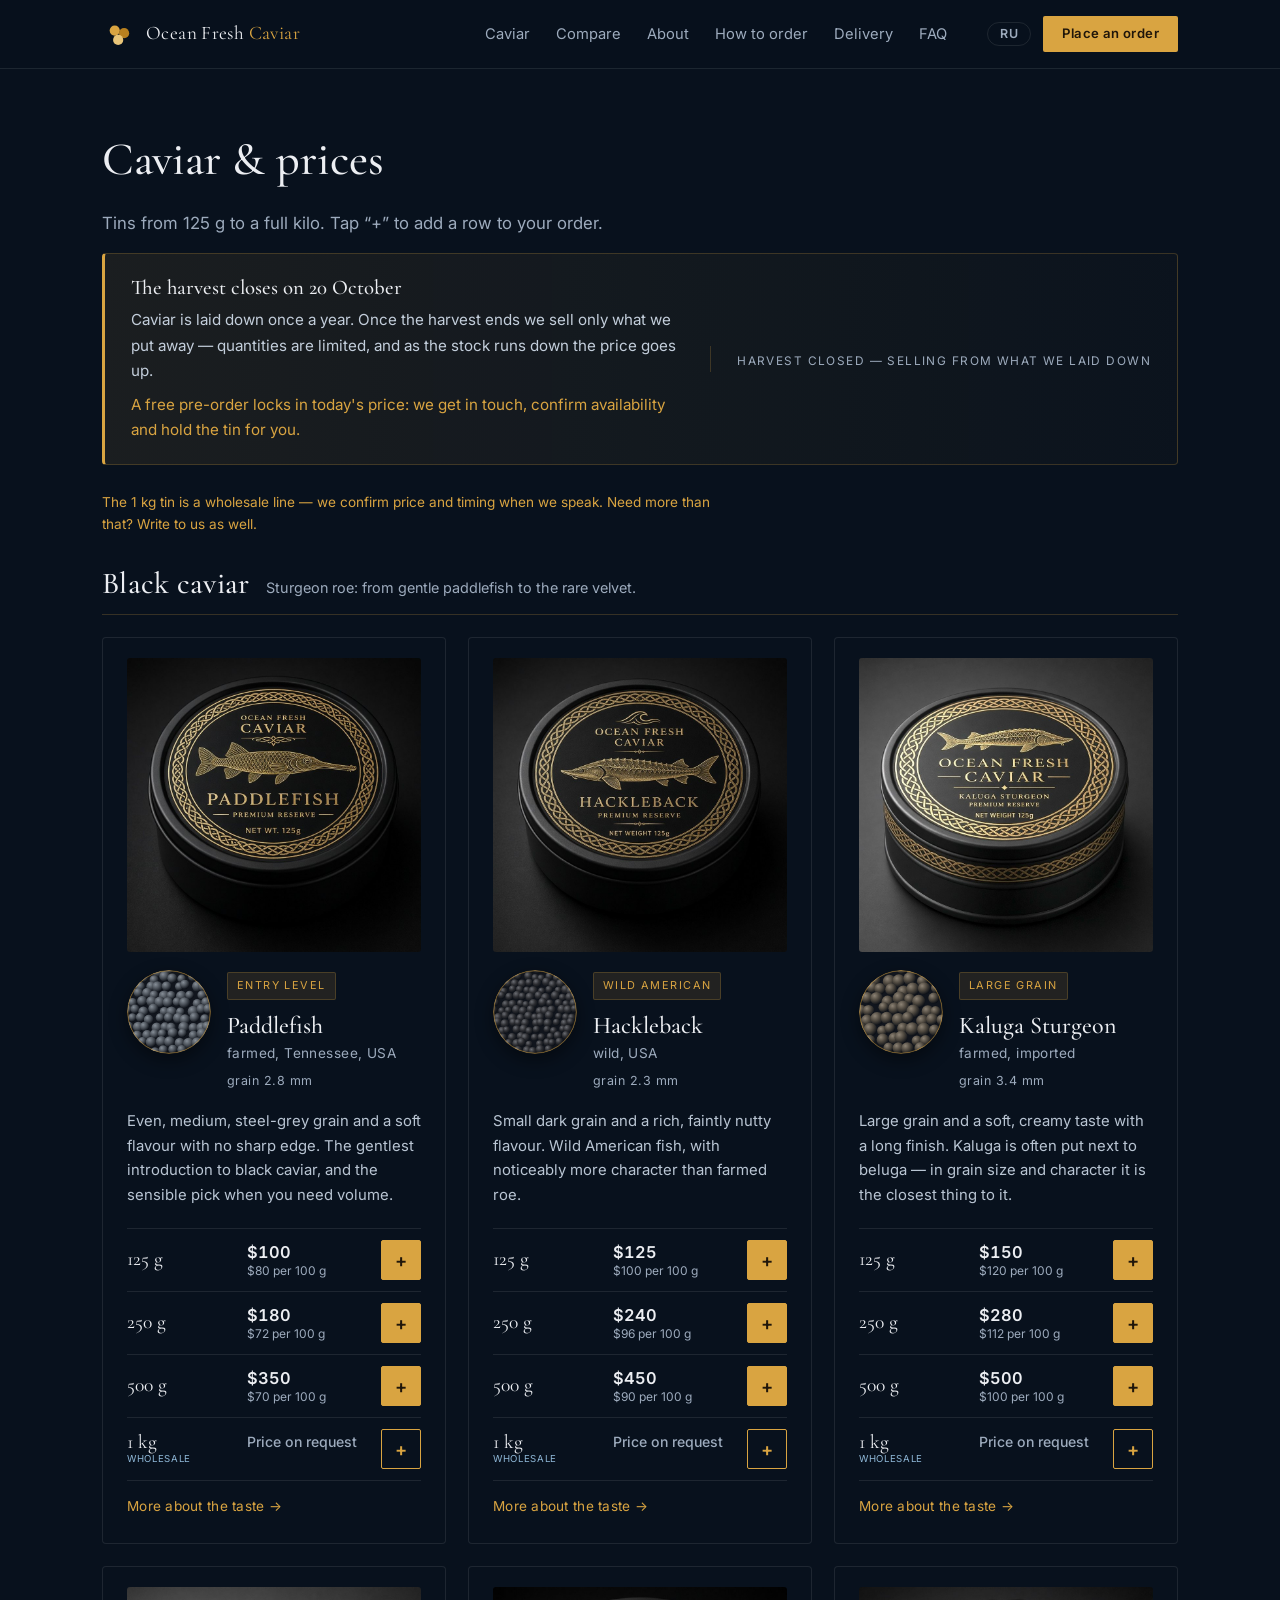
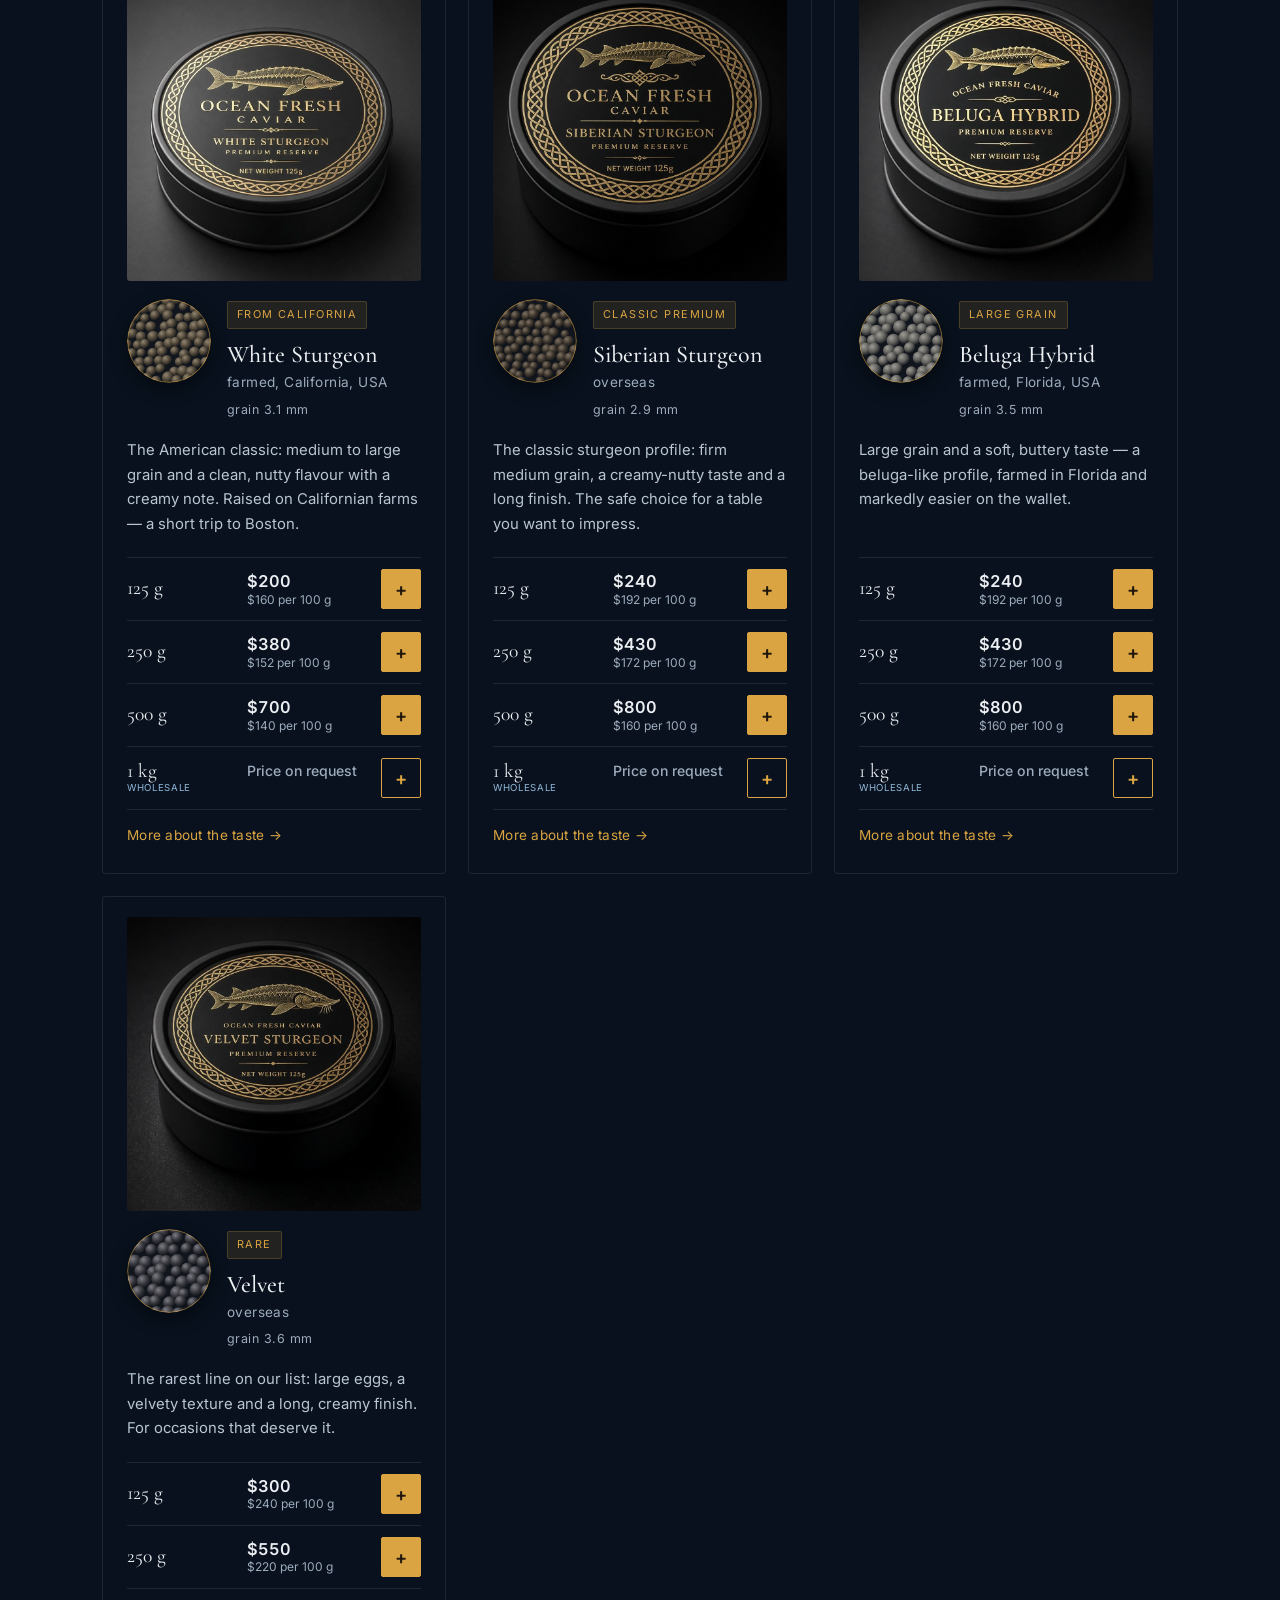
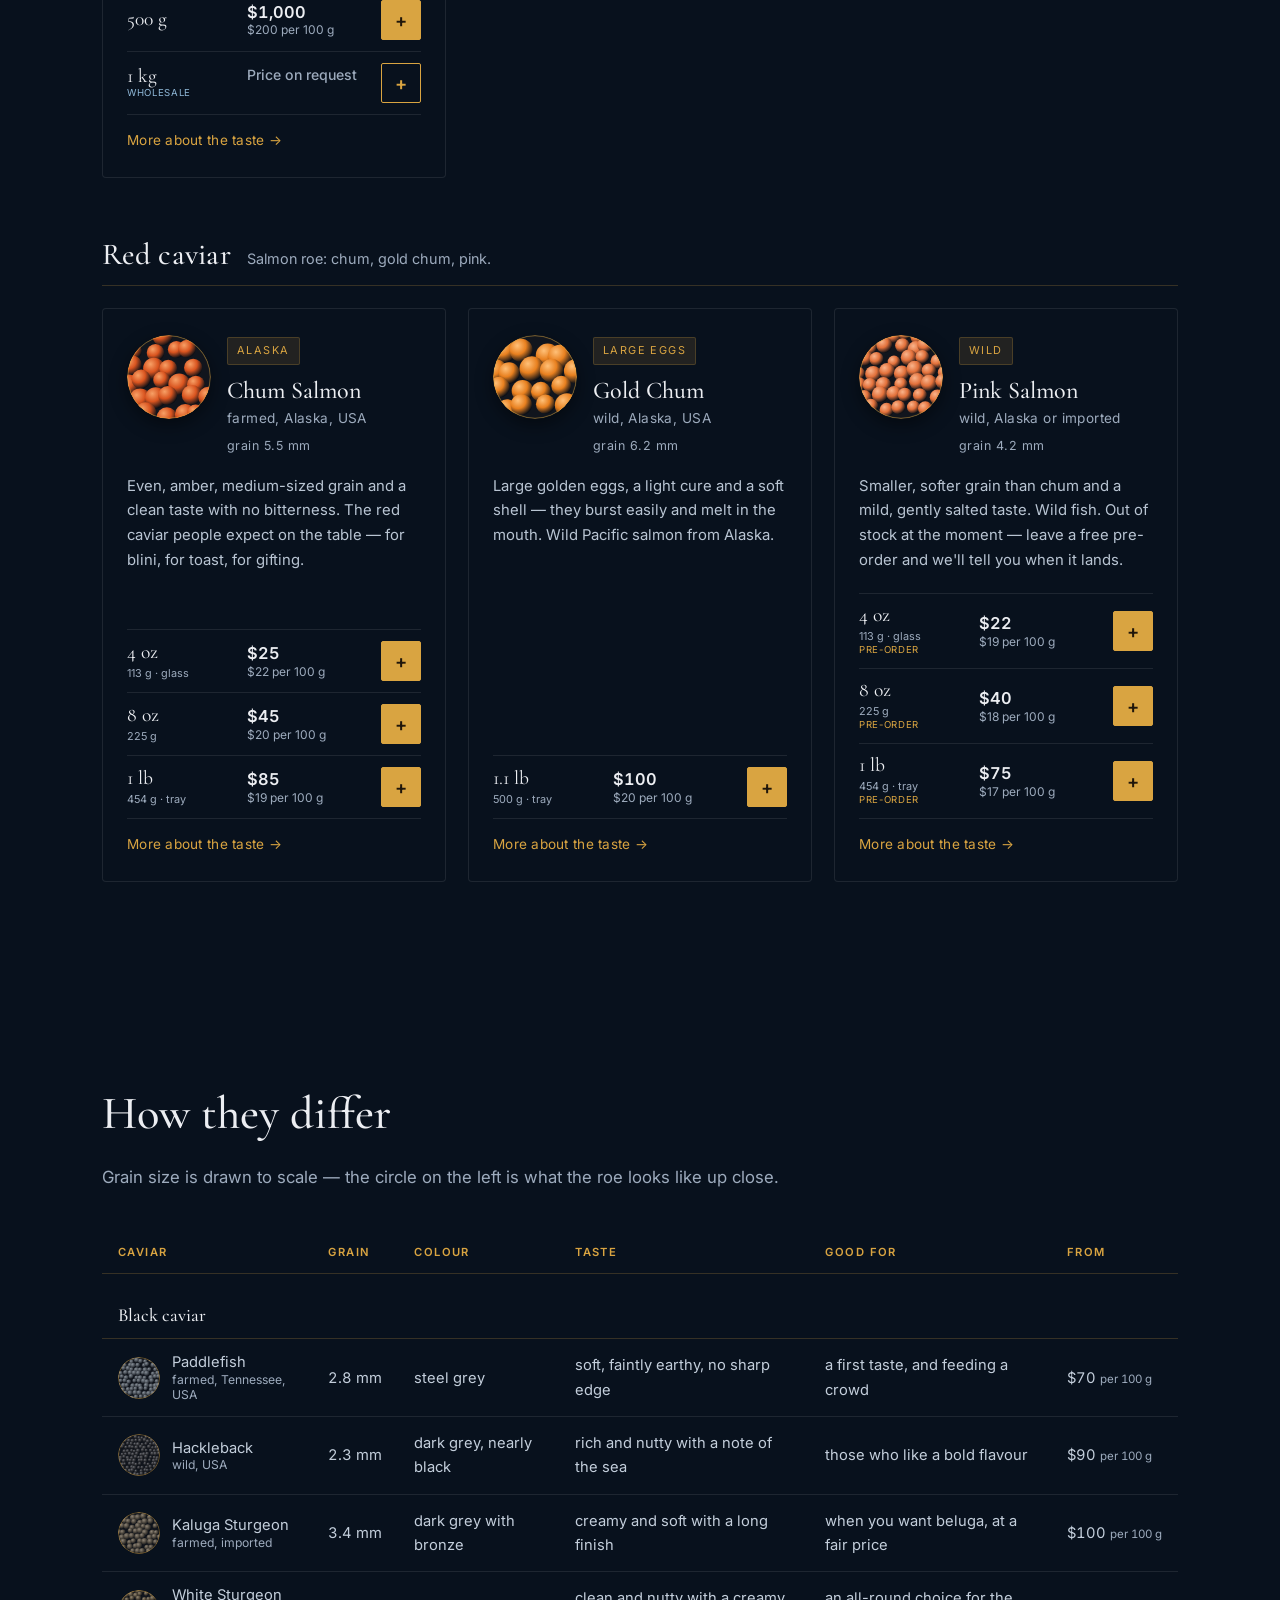
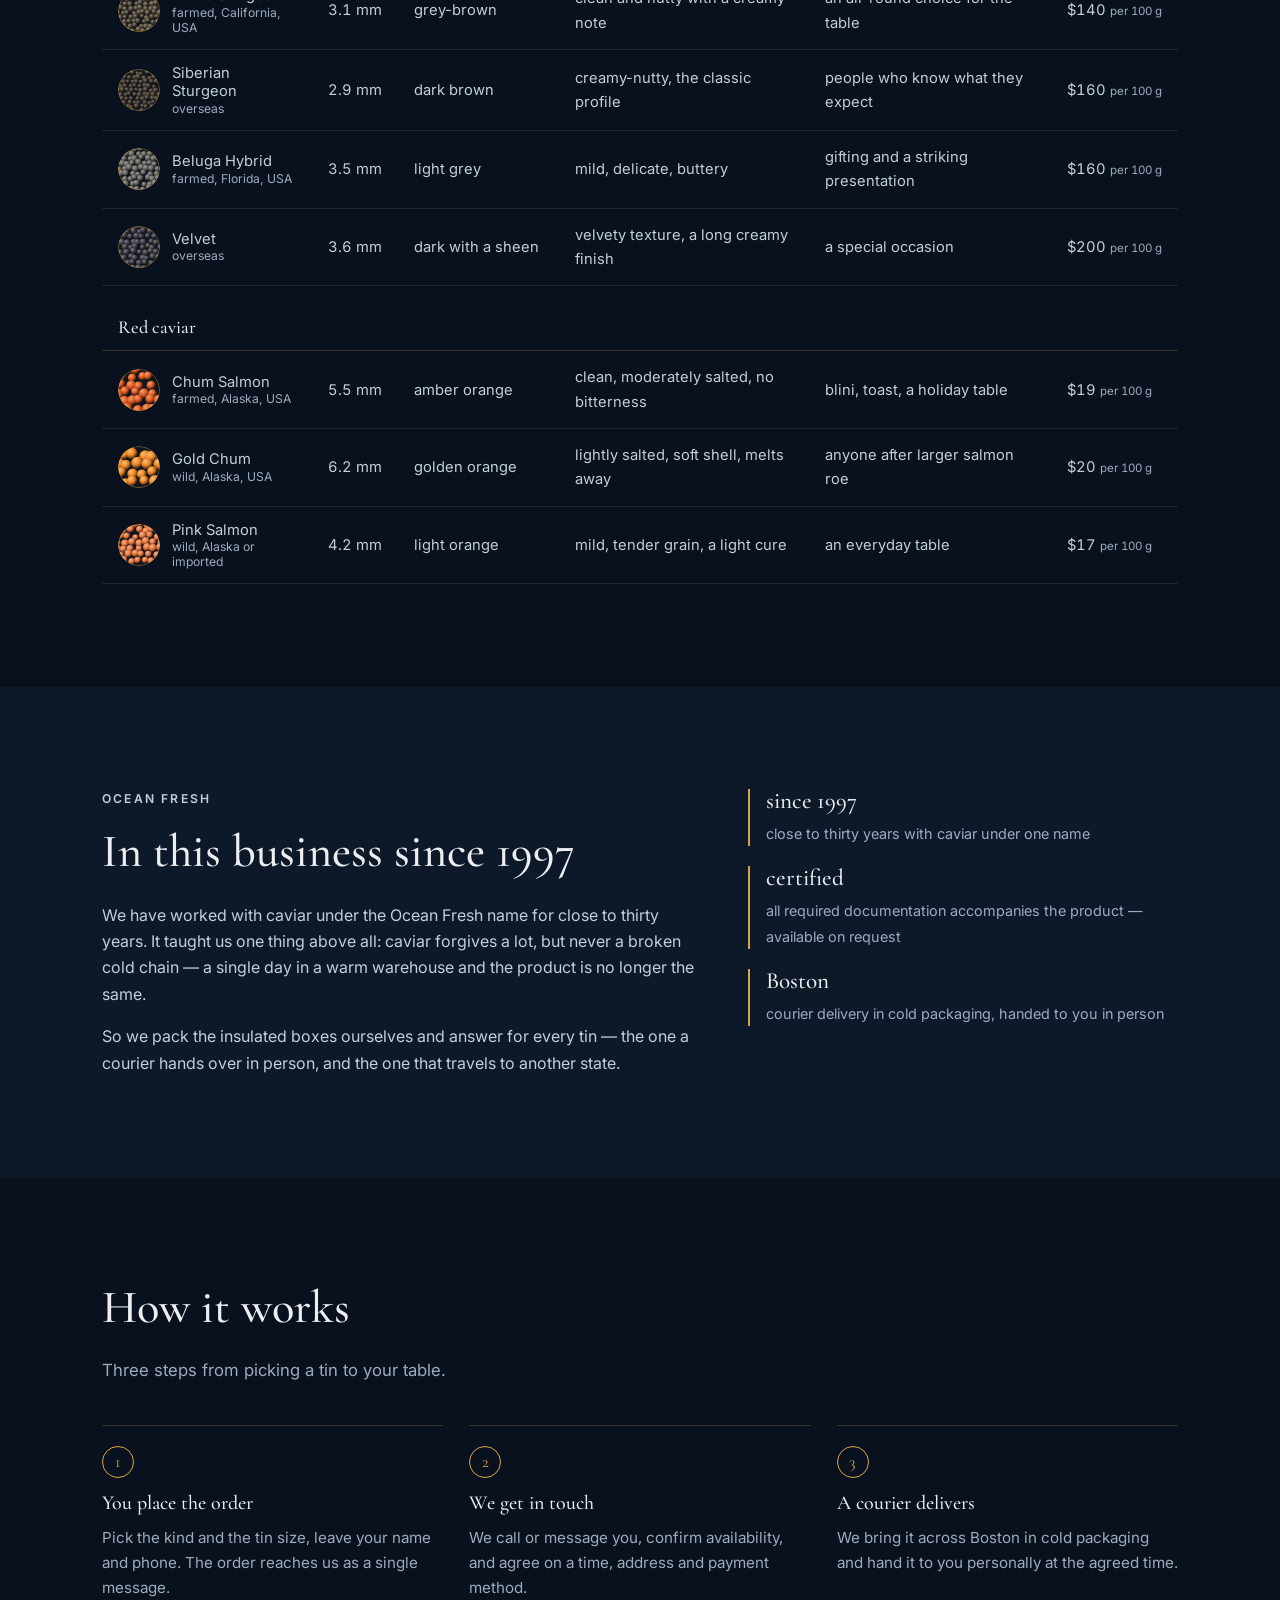
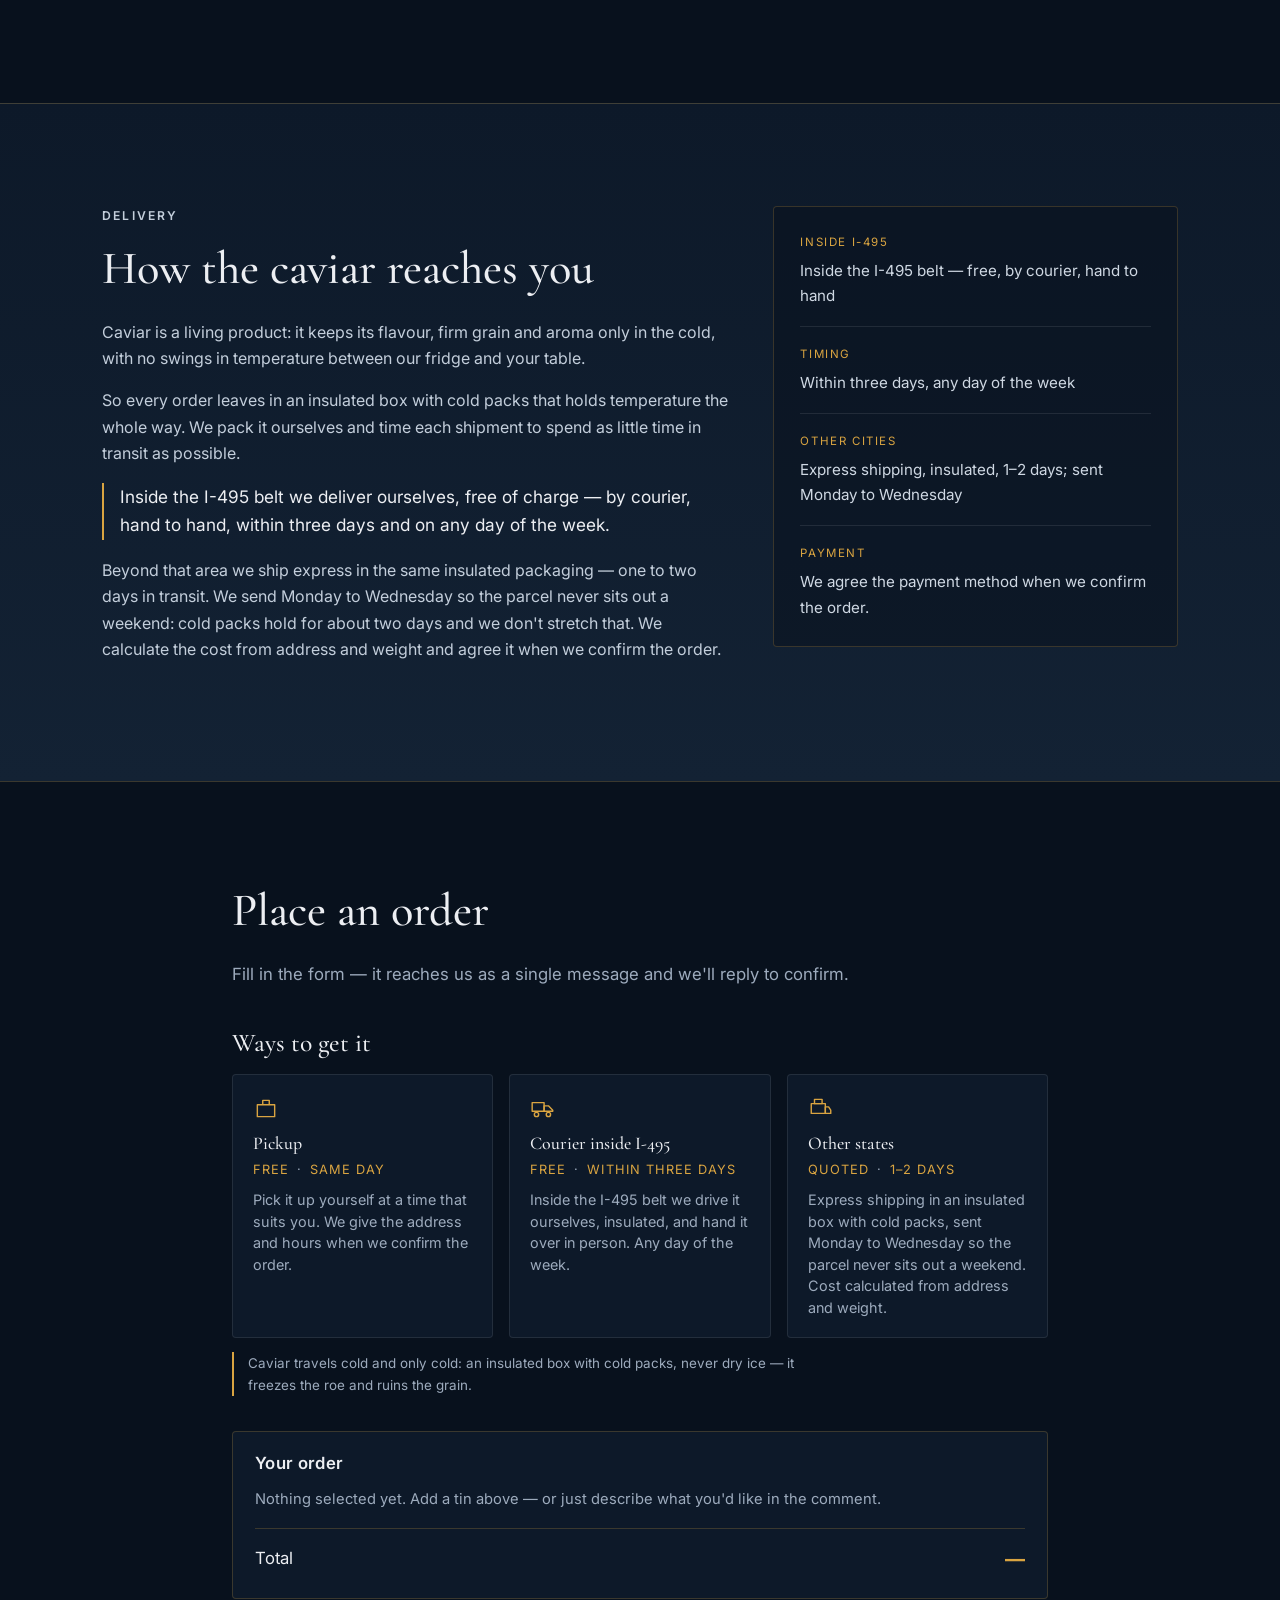
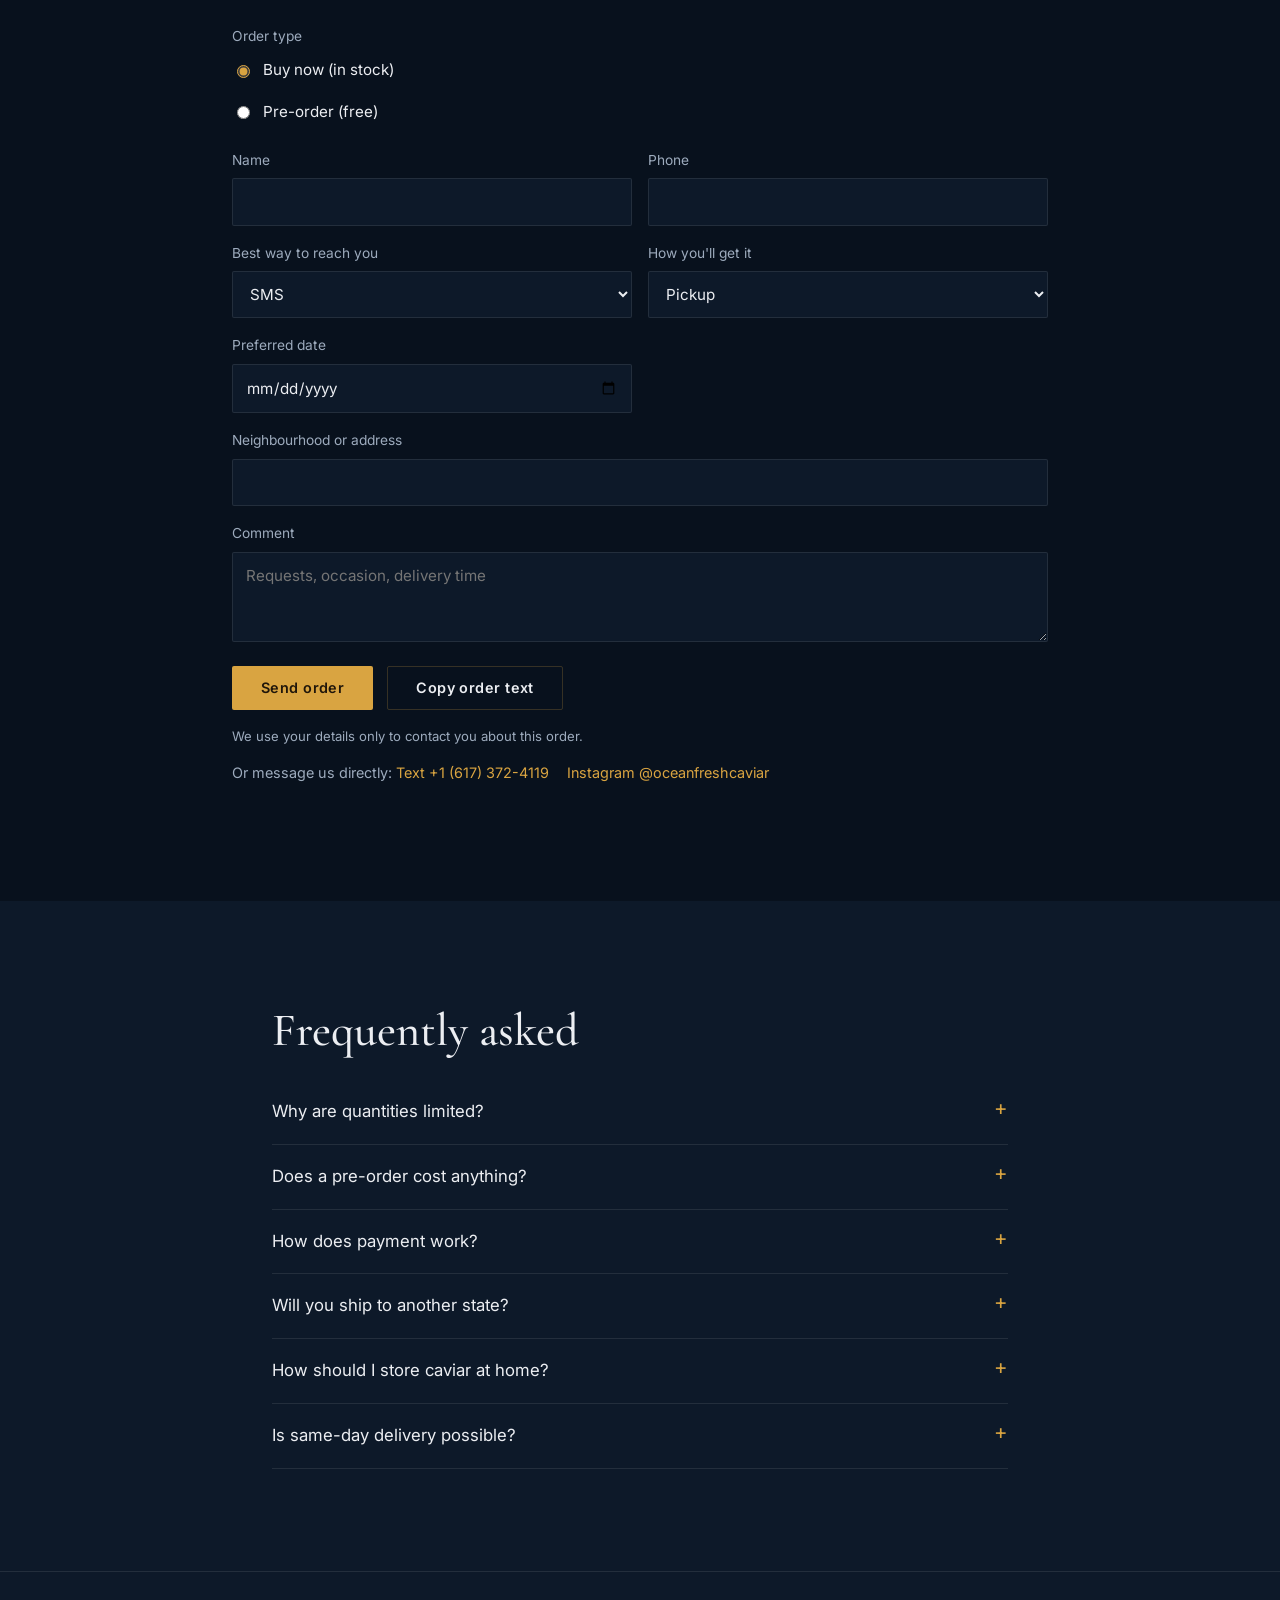
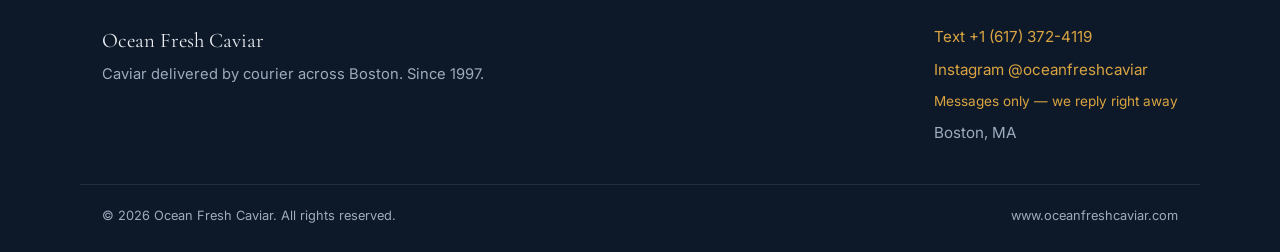
==== index.html @ cd9ba758 "Чат-бот: приём заказа прямо в переписке Cloudflare Worker принимает вебхук Crisp, отвечает через Cla" ====
<!DOCTYPE html>
<html lang="ru">
<head>
<meta charset="utf-8">
<meta name="viewport" content="width=device-width, initial-scale=1">
<title>Ocean Fresh Caviar — икра с доставкой курьером по Бостону</title>
<meta name="description" content="Чёрная и красная икра с доставкой по Бостону и отправкой по стране в термоупаковке. Внутри I-495 доставка бесплатно, бесплатный предзаказ.">
<link rel="canonical" href="https://www.oceanfreshcaviar.com/">
<meta property="og:type" content="website">
<meta property="og:title" content="Ocean Fresh Caviar">
<meta property="og:description" content="Чёрная и красная икра: доставка по Бостону и отправка по стране в термоупаковке. Бесплатный предзаказ.">
<meta property="og:url" content="https://www.oceanfreshcaviar.com/">
<link rel="icon" href="data:image/svg+xml,<svg xmlns='http://www.w3.org/2000/svg' viewBox='0 0 32 32'><circle cx='16' cy='16' r='14' fill='%230d1b2a'/><circle cx='12' cy='13' r='3.4' fill='%23d9a441'/><circle cx='20' cy='15' r='3.4' fill='%23c98f36'/><circle cx='15' cy='21' r='3.4' fill='%23e0b45c'/></svg>">
<link rel="preconnect" href="https://fonts.googleapis.com">
<link rel="preconnect" href="https://fonts.gstatic.com" crossorigin>
<link href="https://fonts.googleapis.com/css2?family=Cormorant+Garamond:wght@400;500;600&family=Inter:wght@400;500;600&display=swap" rel="stylesheet">
<link rel="stylesheet" href="assets/css/styles.css">
</head>
<body>

<div id="placeholderNotice" class="notice" hidden>
  <span data-i18n="placeholder.notice"></span>
</div>

<header class="site-header">
  <div class="wrap header-inner">
    <a class="brand" href="#top">
      <span class="brand-mark" aria-hidden="true">
        <svg viewBox="0 0 40 40" width="34" height="34"><circle cx="15" cy="16" r="6" fill="#d9a441"/><circle cx="26" cy="19" r="6" fill="#b8801f"/><circle cx="19" cy="27" r="6" fill="#e8c579"/></svg>
      </span>
      <span class="brand-text">Ocean Fresh<span> Caviar</span></span>
    </a>
    <nav class="nav">
      <a href="#product" data-i18n="nav.product"></a>
      <a href="#compare" data-i18n="nav.compare"></a>
      <a href="#about" data-i18n="nav.about"></a>
      <a href="#how" data-i18n="nav.how"></a>
      <a href="#delivery" data-i18n="nav.delivery"></a>
      <a href="#faq" data-i18n="nav.faq"></a>
    </nav>
    <div class="header-actions">
      <button id="langBtn" class="lang-btn" type="button" data-i18n="lang.other"></button>
      <a href="#order" class="btn btn-gold btn-sm" data-i18n="nav.order"></a>
    </div>
  </div>
</header>

<main id="top">



  <section id="product" class="section">
    <div class="wrap">
      <h2 data-i18n="product.title"></h2>
      <p class="section-lead" data-i18n="product.lead"></p>
      <div class="season" id="seasonBox">
        <div class="season-main">
          <h3 data-i18n="season.title"></h3>
          <p data-i18n="season.p"></p>
          <p class="season-pre" data-i18n="season.pre"></p>
        </div>
        <div class="season-count">
          <strong id="seasonDays"></strong>
          <span id="seasonDaysLabel"></span>
        </div>
      </div>
      <p class="section-note" data-i18n="product.note"></p>
      <div id="productList"></div>
    </div>
  </section>

  <section id="compare" class="section">
    <div class="wrap">
      <h2 data-i18n="compare.title"></h2>
      <p class="section-lead" data-i18n="compare.lead"></p>
      <div class="table-wrap"><table class="compare" id="compareTable"></table></div>
    </div>
  </section>

  <section id="about" class="section section-alt">
    <div class="wrap about-inner">
      <div class="about-text">
        <p class="eyebrow" data-i18n="about.eyebrow"></p>
        <h2 data-i18n="about.title"></h2>
        <p data-i18n="about.p1"></p>
        <p data-i18n="about.p2"></p>
      </div>
      <ul class="facts">
        <li><strong data-i18n="about.f1.t"></strong><span data-i18n="about.f1.d"></span></li>
        <li><strong data-i18n="about.f2.t"></strong><span data-i18n="about.f2.d"></span></li>
        <li><strong data-i18n="about.f3.t"></strong><span data-i18n="about.f3.d"></span></li>
      </ul>
    </div>
  </section>

  <section id="how" class="section">
    <div class="wrap">
      <h2 data-i18n="how.title"></h2>
      <p class="section-lead" data-i18n="how.lead"></p>
      <ol class="steps">
        <li><span class="step-n">1</span><h3 data-i18n="how.1.t"></h3><p data-i18n="how.1.d"></p></li>
        <li><span class="step-n">2</span><h3 data-i18n="how.2.t"></h3><p data-i18n="how.2.d"></p></li>
        <li><span class="step-n">3</span><h3 data-i18n="how.3.t"></h3><p data-i18n="how.3.d"></p></li>
      </ol>
    </div>
  </section>


  <section id="delivery" class="section cold">
    <div class="wrap cold-inner">
      <div class="cold-text">
        <p class="eyebrow" data-i18n="cold.eyebrow"></p>
        <h2 data-i18n="cold.title"></h2>
        <p data-i18n="cold.p1"></p>
        <p data-i18n="cold.p2"></p>
        <p class="cold-strong" data-i18n="cold.p3"></p>
        <p data-i18n="cold.p4"></p>
      </div>
      <dl class="cold-facts">
        <div><dt data-i18n="cold.zone"></dt><dd id="factZone"></dd></div>
        <div><dt data-i18n="cold.days"></dt><dd id="factDays"></dd></div>
        <div><dt data-i18n="cold.lead"></dt><dd id="factLead"></dd></div>
        <div><dt data-i18n="cold.pay"></dt><dd data-i18n="cold.payv"></dd></div>
      </dl>
    </div>
  </section>

  <section id="order" class="section">
    <div class="wrap order-wrap">
      <h2 data-i18n="order.title"></h2>
      <p class="section-lead" data-i18n="order.lead"></p>
      <div id="shippingBox"></div>

      <form id="orderForm" class="order-form" novalidate>
        <div class="cart">
          <h3 data-i18n="order.items"></h3>
          <div id="cartList" class="cart-list"></div>
          <div class="cart-total"><span data-i18n="order.total"></span><strong id="cartTotal">—</strong></div>
        </div>

        <fieldset class="field">
          <legend data-i18n="order.type"></legend>
          <label class="radio"><input type="radio" name="otype" value="buy" checked><span data-i18n="order.type.buy"></span></label>
          <label class="radio"><input type="radio" name="otype" value="pre"><span data-i18n="order.type.pre"></span></label>
        </fieldset>

        <div class="grid-2">
          <label class="field"><span data-i18n="order.name"></span><input type="text" name="name" autocomplete="name" required></label>
          <label class="field"><span data-i18n="order.phone"></span><input type="tel" name="phone" autocomplete="tel" required></label>
          <label class="field"><span data-i18n="order.contact"></span>
            <select name="channel">
              <option value="SMS">SMS</option>
              <option value="Email">Email</option>
              <option value="Instagram">Instagram</option>
            </select>
          </label>
          <label class="field"><span data-i18n="order.how"></span>
            <select name="shipping" id="shippingSelect"></select>
          </label>
          <label class="field"><span data-i18n="order.date"></span><input type="date" name="date"></label>
          <label class="field field-wide"><span data-i18n="order.address"></span><input type="text" name="address"></label>
          <label class="field field-wide"><span data-i18n="order.comment"></span><textarea name="comment" rows="3" data-i18n-ph="order.comment.ph"></textarea></label>
        </div>

        <p id="formError" class="form-error" hidden></p>
        <div class="form-actions">
          <button type="submit" class="btn btn-gold" data-i18n="order.submit"></button>
          <a id="payBtn" class="btn btn-ghost" hidden target="_blank" rel="noopener" data-i18n="order.pay"></a>
          <button type="button" id="copyBtn" class="btn btn-ghost" data-i18n="order.copy"></button>
        </div>
        <p class="privacy" id="payHint" hidden></p>
        <p class="privacy" data-i18n="order.privacy"></p>
        <p class="alt-contacts"><span data-i18n="order.alt"></span> <span id="altLinks"></span></p>
      </form>
    </div>
  </section>

  <section id="faq" class="section section-alt">
    <div class="wrap wrap-narrow">
      <h2 data-i18n="faq.title"></h2>
      <div class="faq">
        <details><summary data-i18n="faq.q0"></summary><p data-i18n="faq.a0"></p></details>
        <details><summary data-i18n="faq.q1"></summary><p data-i18n="faq.a1"></p></details>
        <details><summary data-i18n="faq.q2"></summary><p data-i18n="faq.a2"></p></details>
        <details><summary data-i18n="faq.q3"></summary><p data-i18n="faq.a3"></p></details>
        <details><summary data-i18n="faq.q4"></summary><p data-i18n="faq.a4"></p></details>
        <details><summary data-i18n="faq.q5"></summary><p data-i18n="faq.a5"></p></details>
      </div>
    </div>
  </section>

</main>

<footer class="site-footer">
  <div class="wrap footer-inner">
    <div>
      <p class="footer-brand">Ocean Fresh Caviar</p>
      <p class="footer-tagline" data-i18n="footer.tagline"></p>
    </div>
    <div id="footerContacts" class="footer-contacts"></div>
  </div>
  <div class="wrap footer-bottom">
    <span>© <span id="year"></span> Ocean Fresh Caviar. <span data-i18n="footer.rights"></span></span>
    <span>www.oceanfreshcaviar.com</span>
  </div>
</footer>

<a href="#order" class="mobile-cta btn btn-gold" data-i18n="nav.order"></a>

<script src="assets/js/config.js"></script>
<script src="assets/js/i18n.js"></script>
<script src="assets/js/shipping.js"></script>
<script src="assets/js/app.js"></script>
<script src="assets/js/chat.js"></script>
</body>
</html>
---- assets/css/styles.css ----
:root{
  --ink:#08111d;
  --ink-2:#0d1929;
  --ink-3:#132234;
  --line:rgba(217,164,65,.22);
  --line-soft:rgba(255,255,255,.09);
  --gold:#d9a441;
  --gold-soft:#e8c579;
  --text:#eceef2;
  --muted:#9dabbd;
  --serif:"Cormorant Garamond",Georgia,serif;
  --sans:"Inter",system-ui,-apple-system,"Segoe UI",sans-serif;
  --wrap:1120px;
}
*{box-sizing:border-box}
[hidden]{display:none!important}
html{scroll-behavior:smooth}
body{
  margin:0;overflow-x:hidden;background:var(--ink);color:var(--text);
  font-family:var(--sans);font-size:16px;line-height:1.65;
  -webkit-font-smoothing:antialiased;
}
img{max-width:100%}
a{color:inherit}
h1,h2,h3{font-family:var(--serif);font-weight:500;line-height:1.15;margin:0 0 .5em}
h1{font-size:clamp(2.4rem,6vw,4.2rem);letter-spacing:-.01em}
h2{font-size:clamp(1.9rem,4vw,2.9rem)}
h3{font-size:1.25rem}
p{margin:0 0 1em}
.wrap{width:100%;max-width:var(--wrap);margin:0 auto;padding:0 22px}
.wrap-narrow{max-width:780px}
.eyebrow{
  font-size:.76rem;letter-spacing:.18em;text-transform:uppercase;
  color:var(--gold);font-weight:600;margin-bottom:1rem
}
.section{padding:clamp(56px,8vw,104px) 0}
.section-alt{background:var(--ink-2)}
.section-lead{color:var(--muted);max-width:62ch;font-size:1.05rem;margin-bottom:1rem}
.section-note{color:var(--gold);font-size:.85rem;max-width:70ch;margin-bottom:2rem}
.section-lead:last-of-type{margin-bottom:2.5rem}

/* ---------- notice ---------- */
.notice{
  background:#3a2c07;color:#f4d68a;border-bottom:1px solid #6b5313;
  font-size:.85rem;padding:9px 22px;text-align:center
}

/* ---------- header ---------- */
.site-header{
  position:sticky;top:0;z-index:40;
  background:rgba(8,17,29,.86);backdrop-filter:blur(10px);
  border-bottom:1px solid var(--line-soft)
}
.header-inner{display:flex;align-items:center;gap:20px;height:68px}
.brand{display:flex;align-items:center;gap:10px;text-decoration:none;font-family:var(--serif);font-size:1.2rem;letter-spacing:.02em}
.brand-mark{display:flex}
.brand-text span{color:var(--gold)}
.nav{display:flex;gap:26px;margin-left:auto;font-size:.92rem}
.nav a{text-decoration:none;color:var(--muted);transition:color .2s}
.nav a:hover{color:var(--text)}
.header-actions{display:flex;align-items:center;gap:12px;margin-left:20px}
.lang-btn{
  background:none;border:1px solid var(--line-soft);color:var(--muted);
  border-radius:999px;padding:5px 12px;font:600 .78rem/1 var(--sans);
  letter-spacing:.06em;cursor:pointer;transition:.2s
}
.lang-btn:hover{color:var(--text);border-color:var(--gold)}

/* ---------- buttons ---------- */
.btn{
  display:inline-flex;align-items:center;justify-content:center;
  padding:14px 28px;border-radius:2px;border:1px solid transparent;
  font:600 .9rem/1 var(--sans);letter-spacing:.03em;
  text-decoration:none;cursor:pointer;transition:.2s
}
.btn-sm{padding:10px 18px;font-size:.82rem}
.btn-gold{background:var(--gold);color:#20160a}
.btn-gold:hover{background:var(--gold-soft)}
.btn-ghost{border-color:var(--line);color:var(--text);background:transparent}
.btn-ghost:hover{border-color:var(--gold);color:var(--gold)}

/* ---------- about ---------- */
.about-inner{display:grid;gap:44px;grid-template-columns:1.4fr 1fr;align-items:start}
.about-text p{color:#c3cedb}
.about-text p:last-child{margin-bottom:0}
.facts{list-style:none;margin:0;padding:0;display:grid;gap:20px}
.facts li{border-left:2px solid var(--gold);padding-left:16px}
.facts strong{
  display:block;font-family:var(--serif);font-size:1.45rem;font-weight:500;
  line-height:1.1;margin-bottom:5px
}
.facts span{color:var(--muted);font-size:.9rem;line-height:1.5}

/* ---------- steps ---------- */
.steps{list-style:none;display:grid;gap:26px;padding:0;margin:0;grid-template-columns:repeat(auto-fit,minmax(min(240px,100%),1fr))}
.steps li{border-top:1px solid var(--line);padding-top:20px}
.step-n{
  display:inline-flex;align-items:center;justify-content:center;
  width:32px;height:32px;border-radius:50%;border:1px solid var(--gold);
  color:var(--gold);font-family:var(--serif);font-size:1.05rem;margin-bottom:14px
}
.steps p{color:var(--muted);font-size:.95rem;margin:0}

/* ---------- season ---------- */
.season{
  display:flex;gap:28px;align-items:center;justify-content:space-between;
  border:1px solid var(--line);border-left:3px solid var(--gold);border-radius:4px;
  background:linear-gradient(90deg,rgba(217,164,65,.09),rgba(217,164,65,.02));
  padding:22px 26px;margin:0 0 1.6rem
}
.season h3{font-size:1.3rem;margin-bottom:.35em}
.season p{color:#c3cedb;font-size:.95rem;margin:0 0 .6em;max-width:72ch}
.season-pre{color:var(--gold)!important;margin-bottom:0!important}
.season-count{
  flex:0 0 auto;text-align:center;border-left:1px solid var(--line);
  padding-left:26px;min-width:140px
}
.season-count strong{
  display:block;font-family:var(--serif);font-size:3rem;line-height:1;
  color:var(--gold);font-weight:500
}
.season-count span{
  display:block;font-size:.74rem;letter-spacing:.12em;text-transform:uppercase;
  color:var(--muted);margin-top:6px
}
.season.is-over .season-count strong{display:none}
.size-left{
  display:block;font-style:normal;font-size:.72rem;letter-spacing:.06em;
  color:#7fcf9a;margin-top:2px
}
.size-left.is-out{color:#e08b73}

/* ---------- product ---------- */
.tin-photo{
  display:block;margin:-6px 0 18px;border-radius:3px;overflow:hidden;
  background:#0a0e15;aspect-ratio:1/1
}
.tin-photo img{
  width:100%;height:100%;object-fit:cover;display:block;
  opacity:0;transition:opacity .3s,transform .4s
}
.tin-photo img.is-on{opacity:1}
.tin-photo:hover img{transform:scale(1.03)}
.card h3 a{text-decoration:none}
.card h3 a:hover{color:var(--gold)}
.card-more{
  display:inline-block;margin-top:14px;color:var(--gold);font-size:.85rem;
  text-decoration:none;letter-spacing:.02em
}
.card-more:hover{text-decoration:underline}
.cat + .cat{margin-top:clamp(38px,5vw,60px)}
.cat-head{
  display:flex;flex-wrap:wrap;align-items:baseline;gap:8px 16px;
  padding-bottom:12px;margin-bottom:22px;border-bottom:1px solid var(--line)
}
.cat-head h3{
  font-size:clamp(1.4rem,2.4vw,1.9rem);margin:0;
  letter-spacing:.01em
}
.cat-head p{color:var(--muted);font-size:.9rem;margin:0}
.cat-soon{
  color:var(--muted);font-size:.95rem;margin:0;
  border-left:2px solid var(--gold);padding-left:16px;max-width:62ch
}
#product{padding-top:clamp(40px,5vw,68px)}
.cards{display:grid;gap:22px;grid-template-columns:repeat(auto-fit,minmax(min(310px,100%),1fr))}
.card{
  background:var(--ink);border:1px solid var(--line-soft);border-radius:4px;
  padding:26px 24px;display:flex;flex-direction:column;transition:border-color .25s
}
.card:hover{border-color:var(--line)}
.card-top{display:flex;gap:16px;align-items:flex-start;margin-bottom:1.1em}
.avatar-wrap{
  position:relative;flex:0 0 84px;width:84px;height:84px;
  border-radius:50%;overflow:hidden;
  box-shadow:0 6px 18px rgba(0,0,0,.45)
}
.avatar-wrap::after{
  content:"";position:absolute;inset:0;border-radius:50%;
  border:1px solid rgba(217,164,65,.35);pointer-events:none;z-index:2
}
.avatar{width:100%;height:100%;display:block;border-radius:50%}
.avatar-img{
  position:absolute;inset:0;width:100%;height:100%;
  object-fit:cover;border-radius:50%;z-index:1;
  opacity:0;transition:opacity .25s;font-size:0
}
.avatar-img.is-on{opacity:1}
.card-id{min-width:0}
.card-grain{
  color:var(--muted);font-size:.78rem;margin:.5em 0 0;
  letter-spacing:.04em
}
.card h3{font-size:1.5rem;margin-bottom:.1em}
.card-origin{color:var(--muted);font-size:.85rem;letter-spacing:.03em;margin:0}
.card-desc{color:#b9c5d3;font-size:.93rem;margin-bottom:1.4em}
.tag{
  display:inline-block;font-size:.68rem;letter-spacing:.13em;text-transform:uppercase;
  padding:4px 9px;border-radius:2px;margin-bottom:12px;width:fit-content
}
.tag-in{background:rgba(96,180,120,.14);color:#7fcf9a;border:1px solid rgba(96,180,120,.3)}
.tag-pre{background:rgba(217,164,65,.12);color:var(--gold);border:1px solid var(--line)}
.sizes{list-style:none;margin:auto 0 0;padding:0;border-top:1px solid var(--line-soft)}
.size-row{
  display:flex;align-items:center;gap:14px;
  padding:11px 0;border-bottom:1px solid var(--line-soft)
}
.size-row.is-added{background:rgba(217,164,65,.05)}
.size-g{
  flex:0 0 106px;font-family:var(--serif);font-size:1.22rem;line-height:1.1;
  display:flex;flex-direction:column
}
.size-sub{
  font:400 .68rem/1.35 var(--sans);color:var(--muted);
  font-style:normal;margin-top:3px
}
.size-pre{
  font:400 .6rem/1.35 var(--sans);letter-spacing:.07em;text-transform:uppercase;
  color:var(--gold);font-style:normal
}
.size-money{flex:1;display:flex;flex-direction:column;line-height:1.25}
.size-price{font-weight:600;font-size:1.02rem;font-variant-numeric:tabular-nums}
.size-ask{font-weight:500;font-size:.88rem;color:var(--muted)}
.size-money small{color:var(--muted);font-size:.75rem}
.size-btn{
  flex:0 0 40px;height:40px;border-radius:2px;cursor:pointer;
  background:var(--gold);border:1px solid var(--gold);color:#20160a;
  font:600 1.15rem/1 var(--sans);transition:.2s
}
.size-btn:hover{background:var(--gold-soft);border-color:var(--gold-soft)}
.size-wholesale{color:#8fb8d8}
.size-btn.is-pre{background:transparent;color:var(--gold)}
.size-btn.is-pre:hover{background:rgba(217,164,65,.14)}
.size-btn.is-on{background:var(--gold);color:#20160a;font-size:1rem}

/* ---------- compare ---------- */
.table-wrap{overflow-x:auto;-webkit-overflow-scrolling:touch}
.compare{width:100%;border-collapse:collapse;font-size:.92rem;min-width:720px}
.compare th,.compare td{text-align:left;padding:14px 16px;vertical-align:middle}
.compare thead th{
  font:600 .7rem/1.2 var(--sans);letter-spacing:.13em;text-transform:uppercase;
  color:var(--gold);border-bottom:1px solid var(--line);white-space:nowrap
}
.compare tbody tr{border-bottom:1px solid var(--line-soft)}
.compare tbody tr:hover{background:rgba(217,164,65,.04)}
.cmp-cat th{
  font-family:var(--serif);font-size:1.15rem;color:var(--text);font-weight:500;
  padding:26px 16px 8px;border-bottom:1px solid var(--line)
}
.cmp-kind{display:flex;align-items:center;gap:12px}
.cmp-kind .avatar-wrap{flex:0 0 42px;width:42px;height:42px;box-shadow:none}
.cmp-kind span{display:flex;flex-direction:column;line-height:1.25}
.cmp-kind small{color:var(--muted);font-size:.76rem}
.cmp-num{white-space:nowrap;font-variant-numeric:tabular-nums}
.cmp-num small{color:var(--muted);font-size:.72rem}
.compare td{color:#c3cedb}

@media (max-width:760px){
  .compare{min-width:0}
  .compare thead{display:none}
  .compare tbody tr{display:block;padding:14px 0}
  .cmp-cat th{padding:20px 0 6px}
  .compare tbody td{
    display:flex;gap:14px;justify-content:space-between;align-items:baseline;
    padding:5px 0;text-align:right
  }
  .compare tbody td::before{
    content:attr(data-l);flex:0 0 auto;text-align:left;
    font:600 .68rem/1.4 var(--sans);letter-spacing:.1em;text-transform:uppercase;
    color:var(--gold)
  }
  .compare tbody td:first-child{text-align:left}
  .compare tbody td:first-child::before{display:none}
}

/* ---------- cold block ---------- */
.cold{background:linear-gradient(180deg,var(--ink-2),var(--ink-3));border-top:1px solid var(--line);border-bottom:1px solid var(--line)}
.cold-inner{display:grid;gap:44px;grid-template-columns:1.55fr 1fr;align-items:start}
.cold-text p{color:#c3cedb}
.cold-strong{
  border-left:2px solid var(--gold);padding-left:16px;
  color:var(--text)!important;font-size:1.08rem
}
.cold-facts{margin:0;padding:26px;border:1px solid var(--line);border-radius:4px;background:rgba(8,17,29,.5)}
.cold-facts>div+div{margin-top:18px;padding-top:18px;border-top:1px solid var(--line-soft)}
.cold-facts dt{font-size:.72rem;letter-spacing:.14em;text-transform:uppercase;color:var(--gold);margin-bottom:6px}
.cold-facts dd{margin:0;font-size:.95rem;color:#cfd8e3}

/* ---------- способы доставки ---------- */
.ship{margin:0 0 2.2rem}
.ship h2{font-size:clamp(1.3rem,2.2vw,1.6rem);margin-bottom:1rem}
.ship-grid{display:grid;gap:16px;grid-template-columns:repeat(auto-fit,minmax(min(230px,100%),1fr))}
.ship-card{
  border:1px solid var(--line-soft);border-radius:4px;padding:20px 20px 18px;
  background:var(--ink-2);transition:border-color .25s
}
.ship-card:hover{border-color:var(--line)}
.ship-ico{width:26px;height:26px;color:var(--gold);margin-bottom:12px;display:block}
.ship-card h3{font-size:1.12rem;margin-bottom:.3em}
.ship-meta{
  display:flex;gap:8px;align-items:baseline;margin:0 0 .7em;
  font-size:.8rem;letter-spacing:.08em;text-transform:uppercase;color:var(--gold)
}
.ship-meta i{color:var(--muted);font-style:normal}
.ship-text{color:var(--muted);font-size:.9rem;margin:0;line-height:1.5}
.ship-note{
  color:var(--muted);font-size:.84rem;margin:14px 0 0;
  border-left:2px solid var(--gold);padding-left:14px;max-width:74ch
}
.product-page .ship{margin-top:clamp(46px,7vw,86px)}

/* ---------- order form ---------- */
.order-wrap{max-width:860px}
.order-form{margin-top:1rem}
.cart{border:1px solid var(--line);border-radius:4px;padding:22px;margin-bottom:26px;background:var(--ink-2)}
.cart h3{font-size:1.05rem;font-family:var(--sans);font-weight:600;letter-spacing:.02em;margin-bottom:14px}
.cart-empty{color:var(--muted);font-size:.92rem;margin:0}
.cart-row{display:flex;align-items:center;gap:14px;padding:11px 0;border-top:1px solid var(--line-soft)}
.cart-row:first-child{border-top:0}
.cart-name{flex:1;font-size:.95rem}
.cart-name small{display:block;color:var(--muted);font-size:.8rem}
.qty{display:flex;align-items:center;gap:2px}
.qty button{
  width:30px;height:30px;background:transparent;border:1px solid var(--line-soft);
  color:var(--text);cursor:pointer;font-size:1rem;line-height:1;border-radius:2px
}
.qty button:hover{border-color:var(--gold);color:var(--gold)}
.qty span{min-width:30px;text-align:center;font-variant-numeric:tabular-nums}
.cart-sum{min-width:78px;text-align:right;font-weight:600;font-variant-numeric:tabular-nums}
.cart-total{
  display:flex;justify-content:space-between;align-items:center;
  margin-top:16px;padding-top:14px;border-top:1px solid var(--line);
  font-size:1.05rem
}
.cart-total strong{color:var(--gold);font-size:1.25rem}
.grid-2{display:grid;gap:16px;grid-template-columns:1fr 1fr}
.field{display:flex;flex-direction:column;gap:7px;font-size:.86rem;color:var(--muted);border:0;padding:0;margin:0 0 16px}
.grid-2 .field{margin:0}
.field-wide{grid-column:1/-1}
.field legend{padding:0;margin-bottom:10px;font-size:.86rem;color:var(--muted)}
input,select,textarea{
  width:100%;background:var(--ink-2);border:1px solid var(--line-soft);
  border-radius:2px;padding:12px 13px;color:var(--text);
  font:400 .95rem/1.4 var(--sans);transition:border-color .2s
}
input:focus,select:focus,textarea:focus{outline:none;border-color:var(--gold)}
textarea{resize:vertical}
.radio{display:flex;align-items:center;gap:10px;color:var(--text);font-size:.95rem;margin-bottom:9px;cursor:pointer}
.radio input{width:auto;accent-color:var(--gold)}
.form-actions{display:flex;flex-wrap:wrap;gap:14px;margin-top:24px}
.form-error{color:#f0876f;font-size:.9rem;margin:14px 0 0}
.privacy{font-size:.82rem;color:var(--muted);margin-top:16px}
.alt-contacts{font-size:.9rem;color:var(--muted);margin-top:4px}
.alt-contacts a{color:var(--gold);text-decoration:none;margin-right:14px}
.alt-contacts a:hover{text-decoration:underline}

/* ---------- faq ---------- */
.faq details{border-bottom:1px solid var(--line-soft);padding:18px 0}
.faq summary{cursor:pointer;font-size:1.05rem;list-style:none;display:flex;justify-content:space-between;gap:16px}
.faq summary::-webkit-details-marker{display:none}
.faq summary::after{content:"+";color:var(--gold);font-size:1.3rem;line-height:1}
.faq details[open] summary::after{content:"–"}
.faq p{color:var(--muted);margin:12px 0 0;max-width:70ch}

/* ---------- страница позиции ---------- */
.product-page main{padding:clamp(28px,4vw,48px) 0 clamp(40px,6vw,72px)}
.back{
  display:inline-block;color:var(--muted);text-decoration:none;font-size:.88rem;
  margin-bottom:22px
}
.back:hover{color:var(--gold)}
.pdp{display:grid;gap:clamp(26px,4vw,52px);grid-template-columns:minmax(0,420px) 1fr;align-items:start}
.pdp-visual{position:sticky;top:92px}
.pdp-tin{
  display:block;border-radius:4px;overflow:hidden;background:#080c12;
  border:1px solid var(--line-soft);aspect-ratio:1/1
}
.pdp-tin img{
  width:100%;height:100%;object-fit:cover;display:block;
  opacity:0;transition:opacity .3s
}
.pdp-tin img.is-on{opacity:1}
.pdp-grain{margin:18px auto 0;display:block;flex:0 0 120px;width:120px;height:120px}
.pdp-grain-cap{
  text-align:center;color:var(--muted);font-size:.74rem;margin:8px 0 0;
  letter-spacing:.1em;text-transform:uppercase
}
.pdp-body h1{font-size:clamp(2rem,4vw,3rem);margin:.15em 0 .1em}
.pdp-desc{color:#c3cedb;font-size:1.05rem;max-width:64ch;margin:1em 0 1.6em}
.pdp-facts{
  margin:0 0 2rem;padding:20px 22px;border:1px solid var(--line);border-radius:4px;
  background:var(--ink-2)
}
.pdp-facts>div{display:flex;gap:18px;padding:9px 0;border-top:1px solid var(--line-soft)}
.pdp-facts>div:first-child{border-top:0;padding-top:0}
.pdp-facts dt{
  flex:0 0 130px;font-size:.7rem;letter-spacing:.13em;text-transform:uppercase;
  color:var(--gold);padding-top:3px
}
.pdp-facts dd{margin:0;color:#cfd8e3;font-size:.96rem}
.pdp-h{font-size:1.3rem;margin:0 0 .5em}
.pdp-note{color:var(--muted);font-size:.85rem;margin-top:14px}
.pdp .size-btn{
  display:flex;align-items:center;justify-content:center;text-decoration:none;
  flex:0 0 40px;height:40px
}

/* ---------- путь заказа ---------- */
.flow{margin-top:clamp(46px,7vw,86px)}
.flow h2{font-size:clamp(1.7rem,3vw,2.3rem)}
.flow-list{
  list-style:none;margin:0;padding:0;display:grid;gap:20px;
  grid-template-columns:repeat(auto-fit,minmax(min(220px,100%),1fr))
}
.flow-list li{
  border-top:1px solid var(--line);padding-top:18px;
  opacity:0;transform:translateY(14px);transition:opacity .5s,transform .5s
}
.flow-list li.in{opacity:1;transform:none}
.flow-n{
  display:inline-flex;align-items:center;justify-content:center;width:30px;height:30px;
  border-radius:50%;border:1px solid var(--gold);color:var(--gold);
  font-family:var(--serif);margin-bottom:12px
}
.flow-list h3{font-size:1.1rem;margin-bottom:.35em}
.flow-list p{color:var(--muted);font-size:.9rem;margin:0}

/* ---------- отзывы ---------- */
.reviews{margin-top:clamp(46px,7vw,86px)}
.reviews h2{font-size:clamp(1.7rem,3vw,2.3rem)}
.review-grid{display:grid;gap:20px;grid-template-columns:repeat(auto-fit,minmax(min(260px,100%),1fr))}
.review{
  margin:0;background:var(--ink-2);border:1px solid var(--line-soft);border-radius:4px;
  overflow:hidden;display:flex;flex-direction:column
}
.review img{width:100%;aspect-ratio:4/3;object-fit:cover;display:block}
.review figcaption{padding:18px 20px}
.review p{color:#c3cedb;font-size:.95rem;margin:0 0 .8em}
.review span{color:var(--muted);font-size:.82rem}

@media (max-width:820px){
  .pdp{grid-template-columns:1fr}
  .pdp-visual{position:static;max-width:420px}
}

/* ---------- footer ---------- */
.site-footer{background:var(--ink-2);border-top:1px solid var(--line-soft);padding:52px 0 26px}
.footer-inner{display:flex;flex-wrap:wrap;gap:30px;justify-content:space-between}
.footer-brand{font-family:var(--serif);font-size:1.3rem;margin:0 0 .2em}
.footer-tagline{color:var(--muted);font-size:.92rem;margin:0}
.footer-contacts{display:flex;flex-direction:column;gap:8px;font-size:.95rem}
.footer-contacts a{color:var(--gold);text-decoration:none}
.footer-contacts a:hover{text-decoration:underline}
.text-only{color:var(--gold);font-size:.85rem}
.footer-bottom{
  display:flex;flex-wrap:wrap;gap:12px;justify-content:space-between;
  margin-top:38px;padding-top:20px;border-top:1px solid var(--line-soft);
  font-size:.8rem;color:var(--muted)
}

/* ---------- mobile ---------- */
.mobile-cta{display:none}
@media (max-width:860px){
  .cold-inner,.about-inner{grid-template-columns:1fr}
  .nav{display:none}
  .header-actions{margin-left:auto}
}
@media (max-width:640px){
  .grid-2{grid-template-columns:1fr}
  .card{padding:22px 18px}
  .avatar-wrap{flex:0 0 66px;width:66px;height:66px}
  .size-g{flex:0 0 92px}
  .cart,.cold-facts{padding:18px}
  .season{flex-direction:column;align-items:flex-start;gap:16px;padding:20px}
  .season-count{border-left:0;padding-left:0;text-align:left;display:flex;align-items:baseline;gap:10px}
  .season-count strong{font-size:2.1rem}
  .season-count span{margin-top:0}
  .cart-total{flex-direction:column;align-items:flex-start;gap:4px}
  .cart-total strong{font-size:1.1rem}
  .header-actions .btn{display:none}
  .mobile-cta{
    display:flex;position:fixed;left:16px;right:16px;bottom:16px;z-index:50;
    box-shadow:0 10px 30px rgba(0,0,0,.45)
  }
  body{padding-bottom:74px}
  .form-actions .btn{width:100%}
}
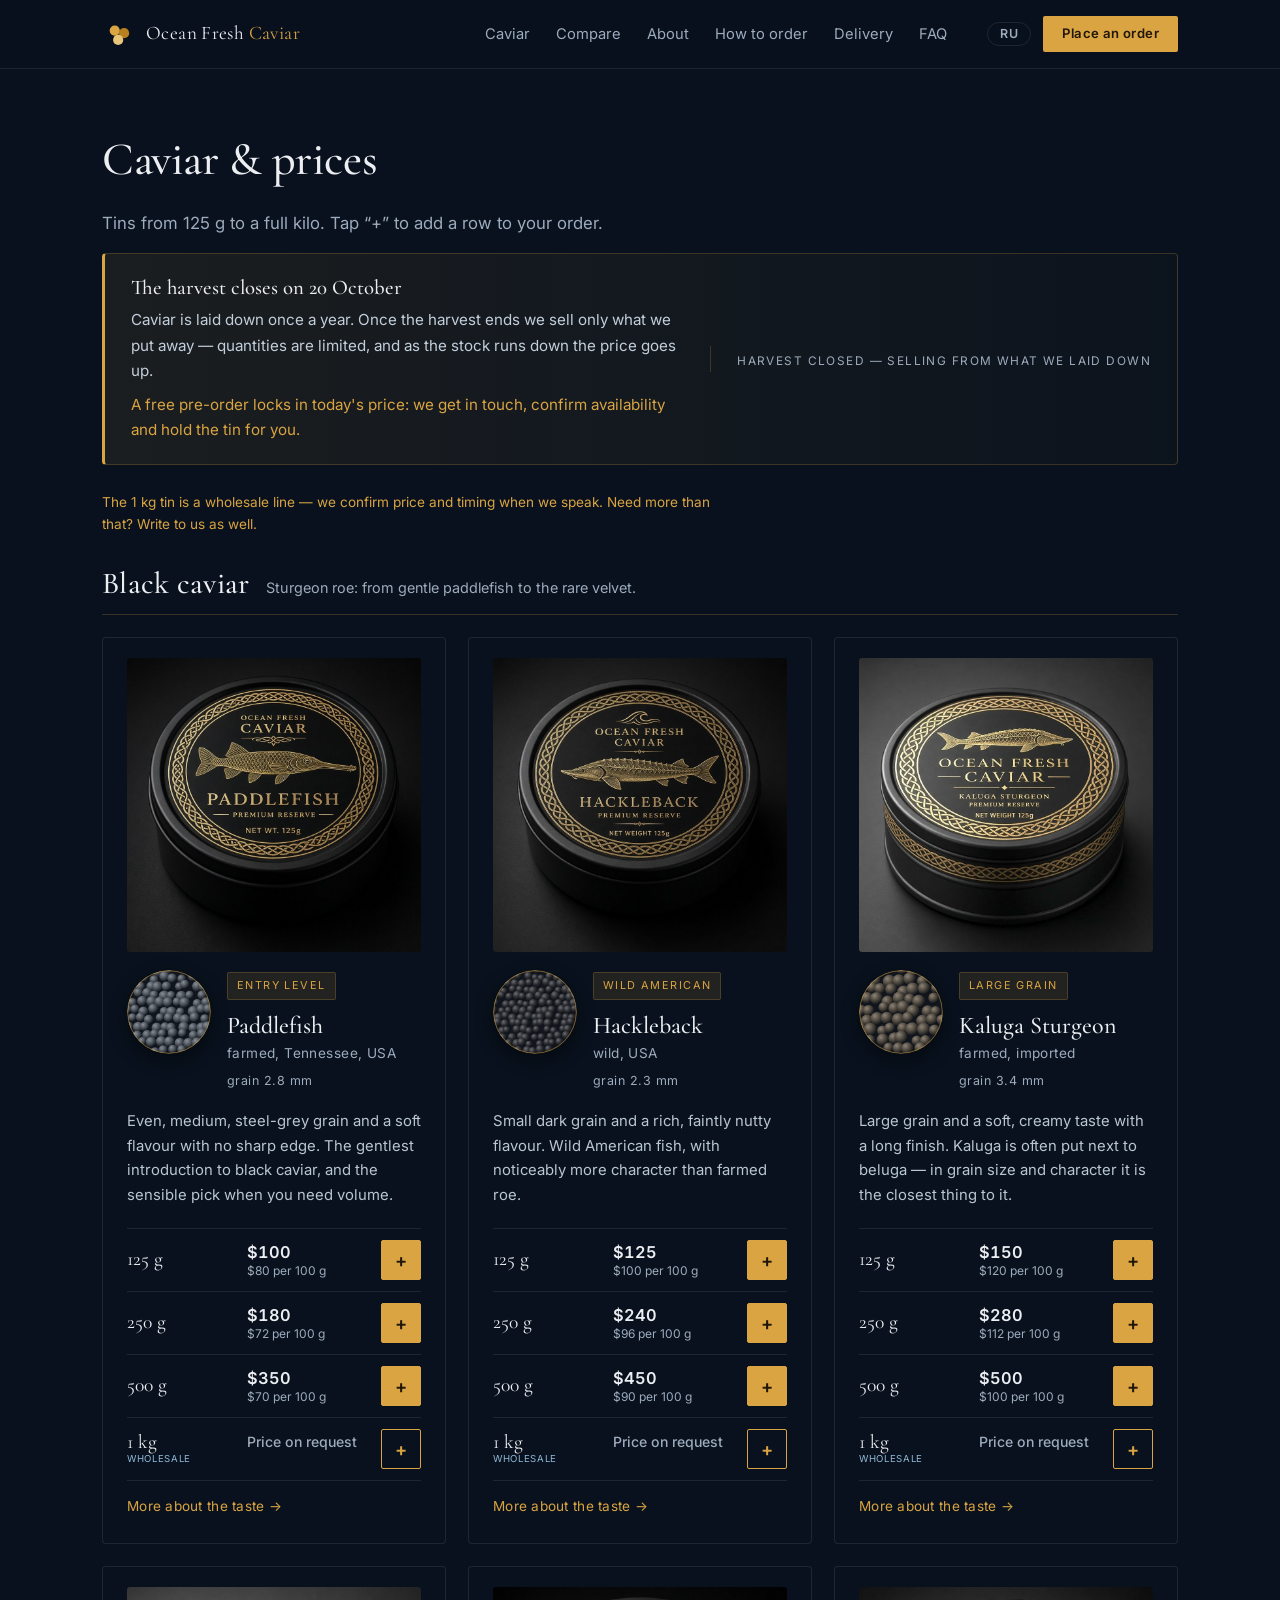
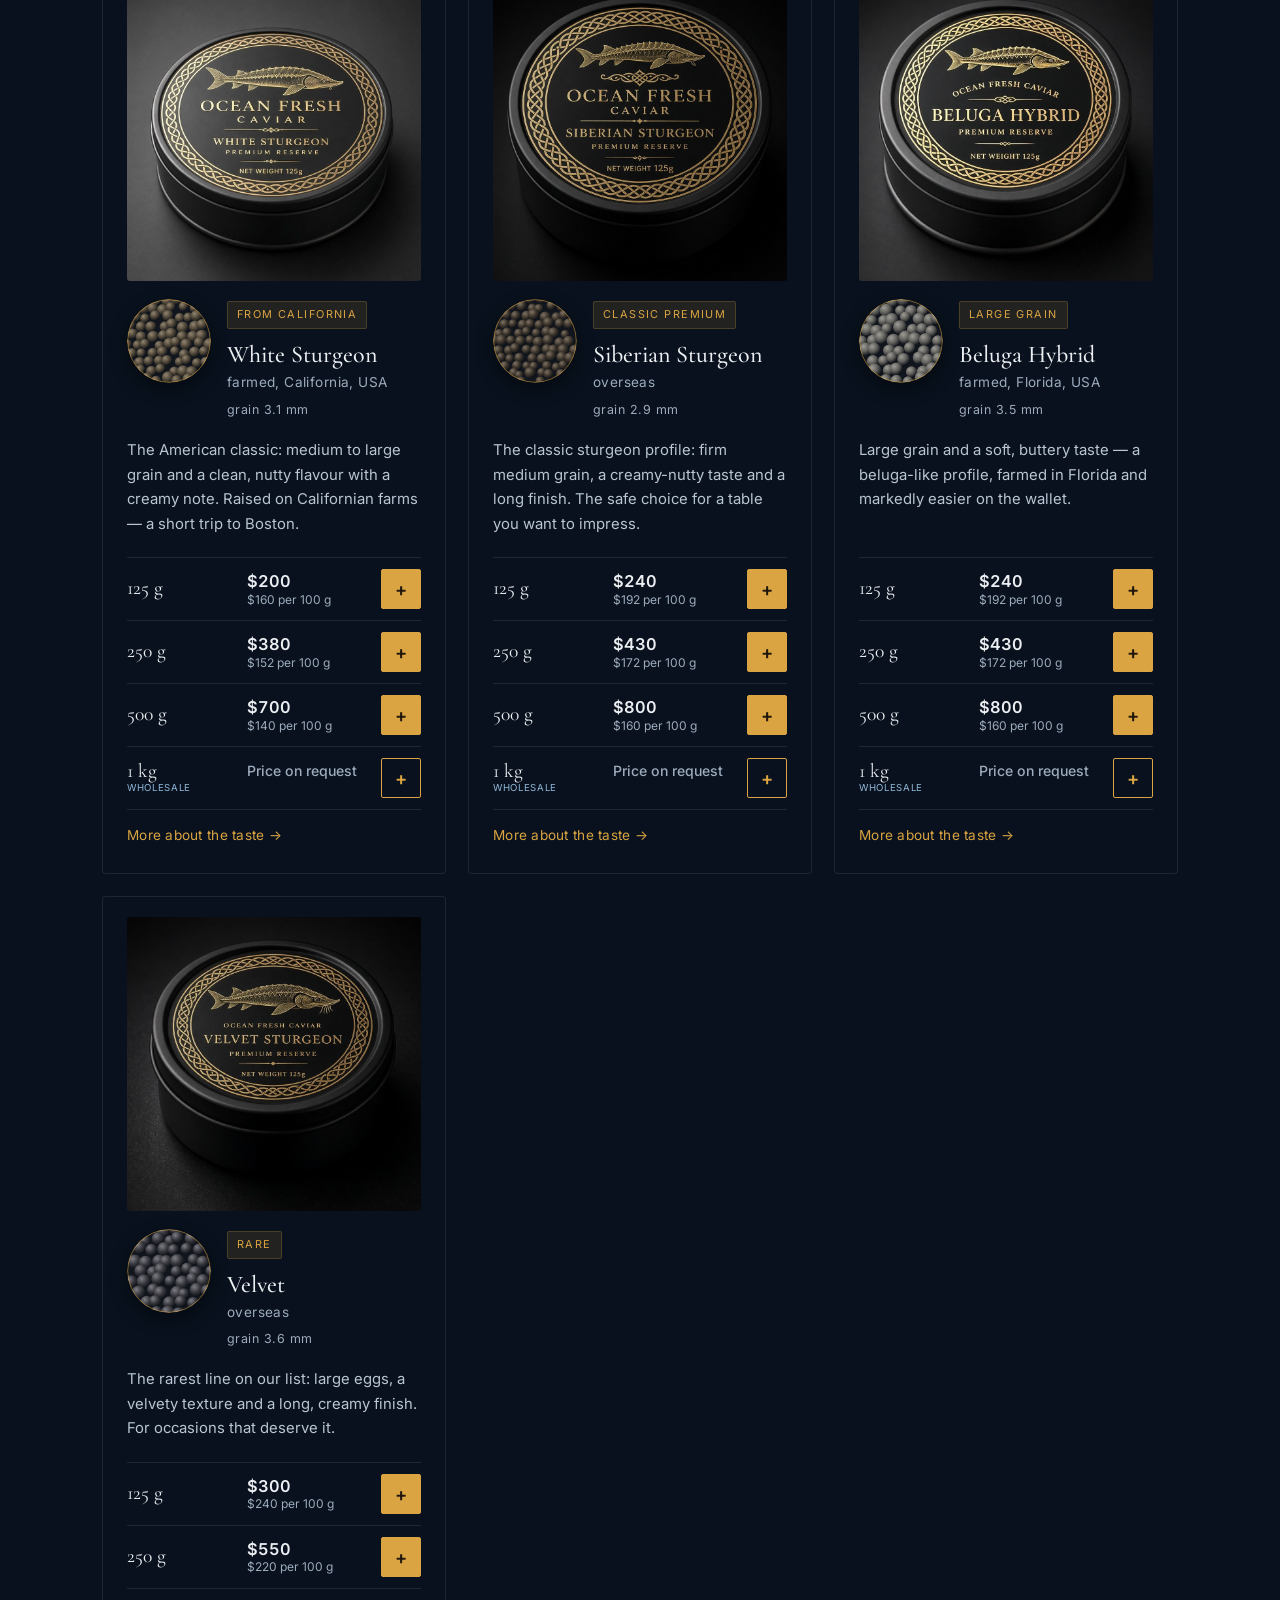
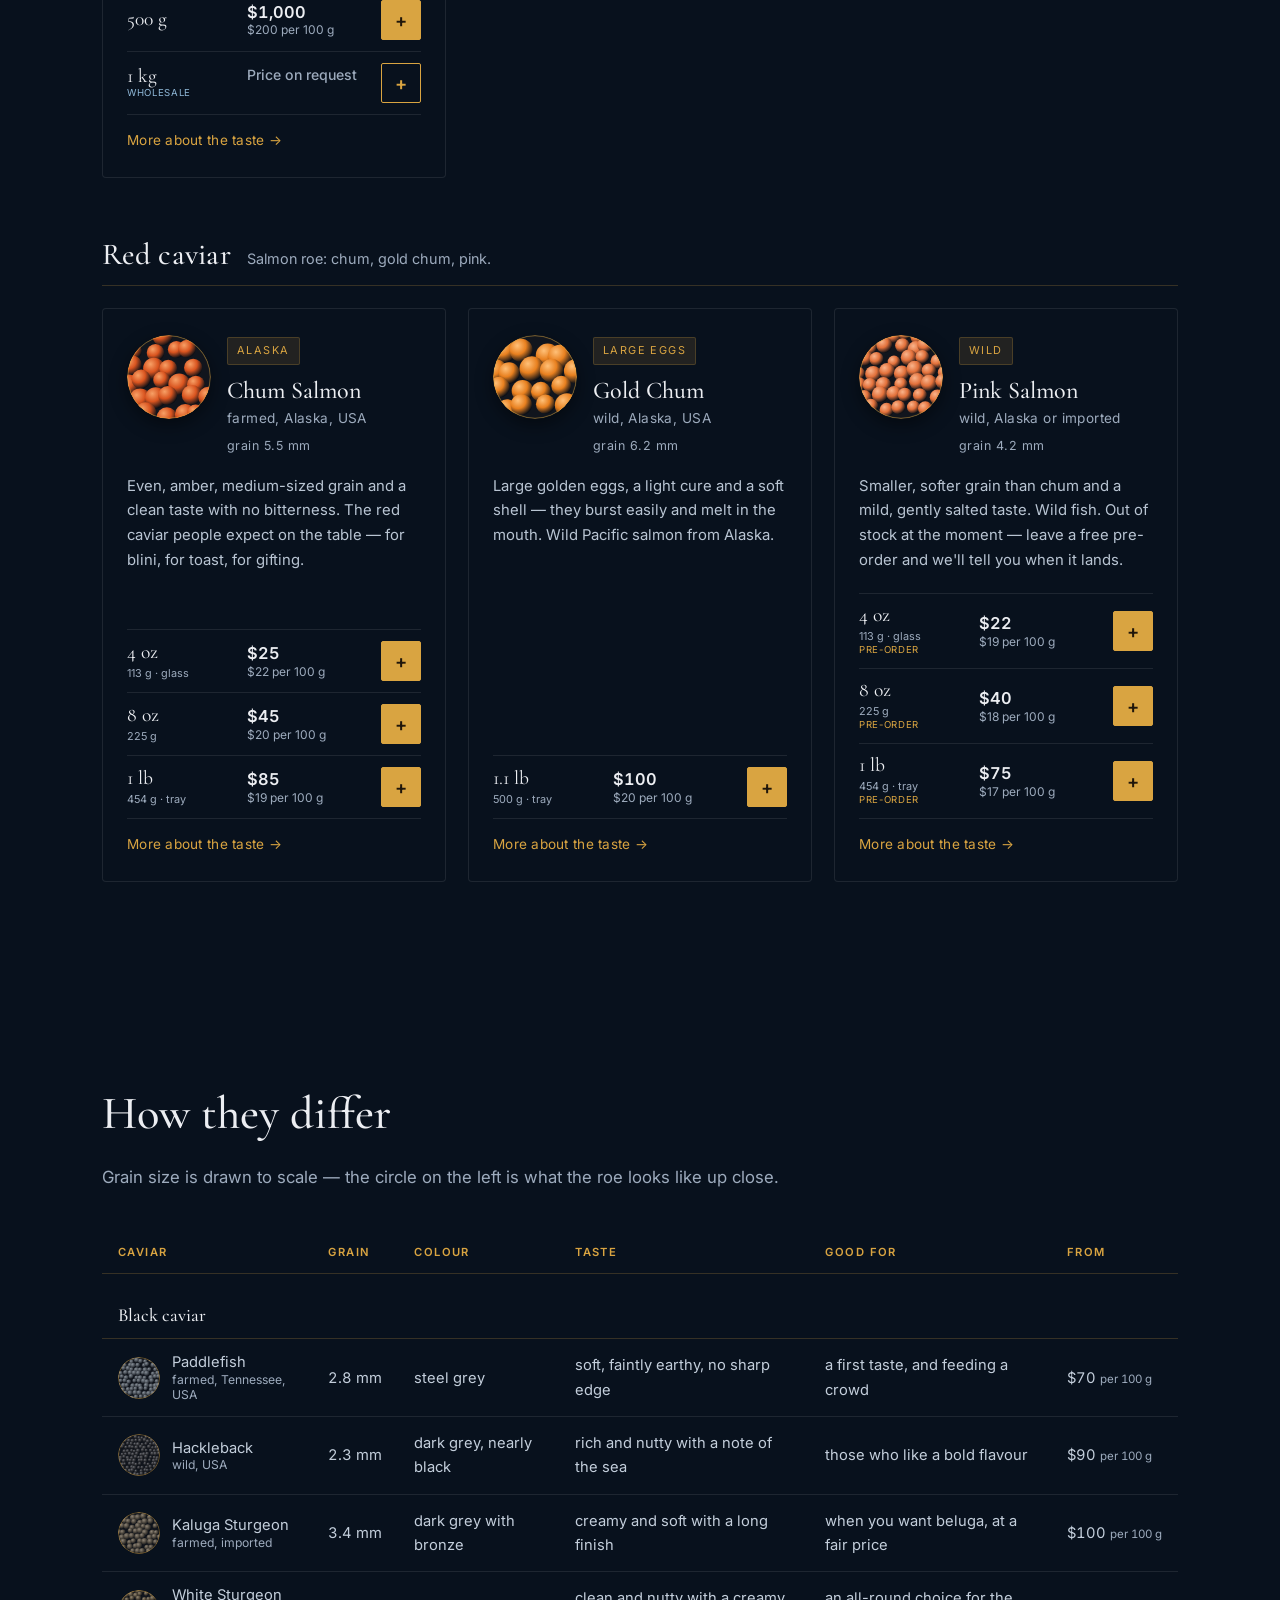
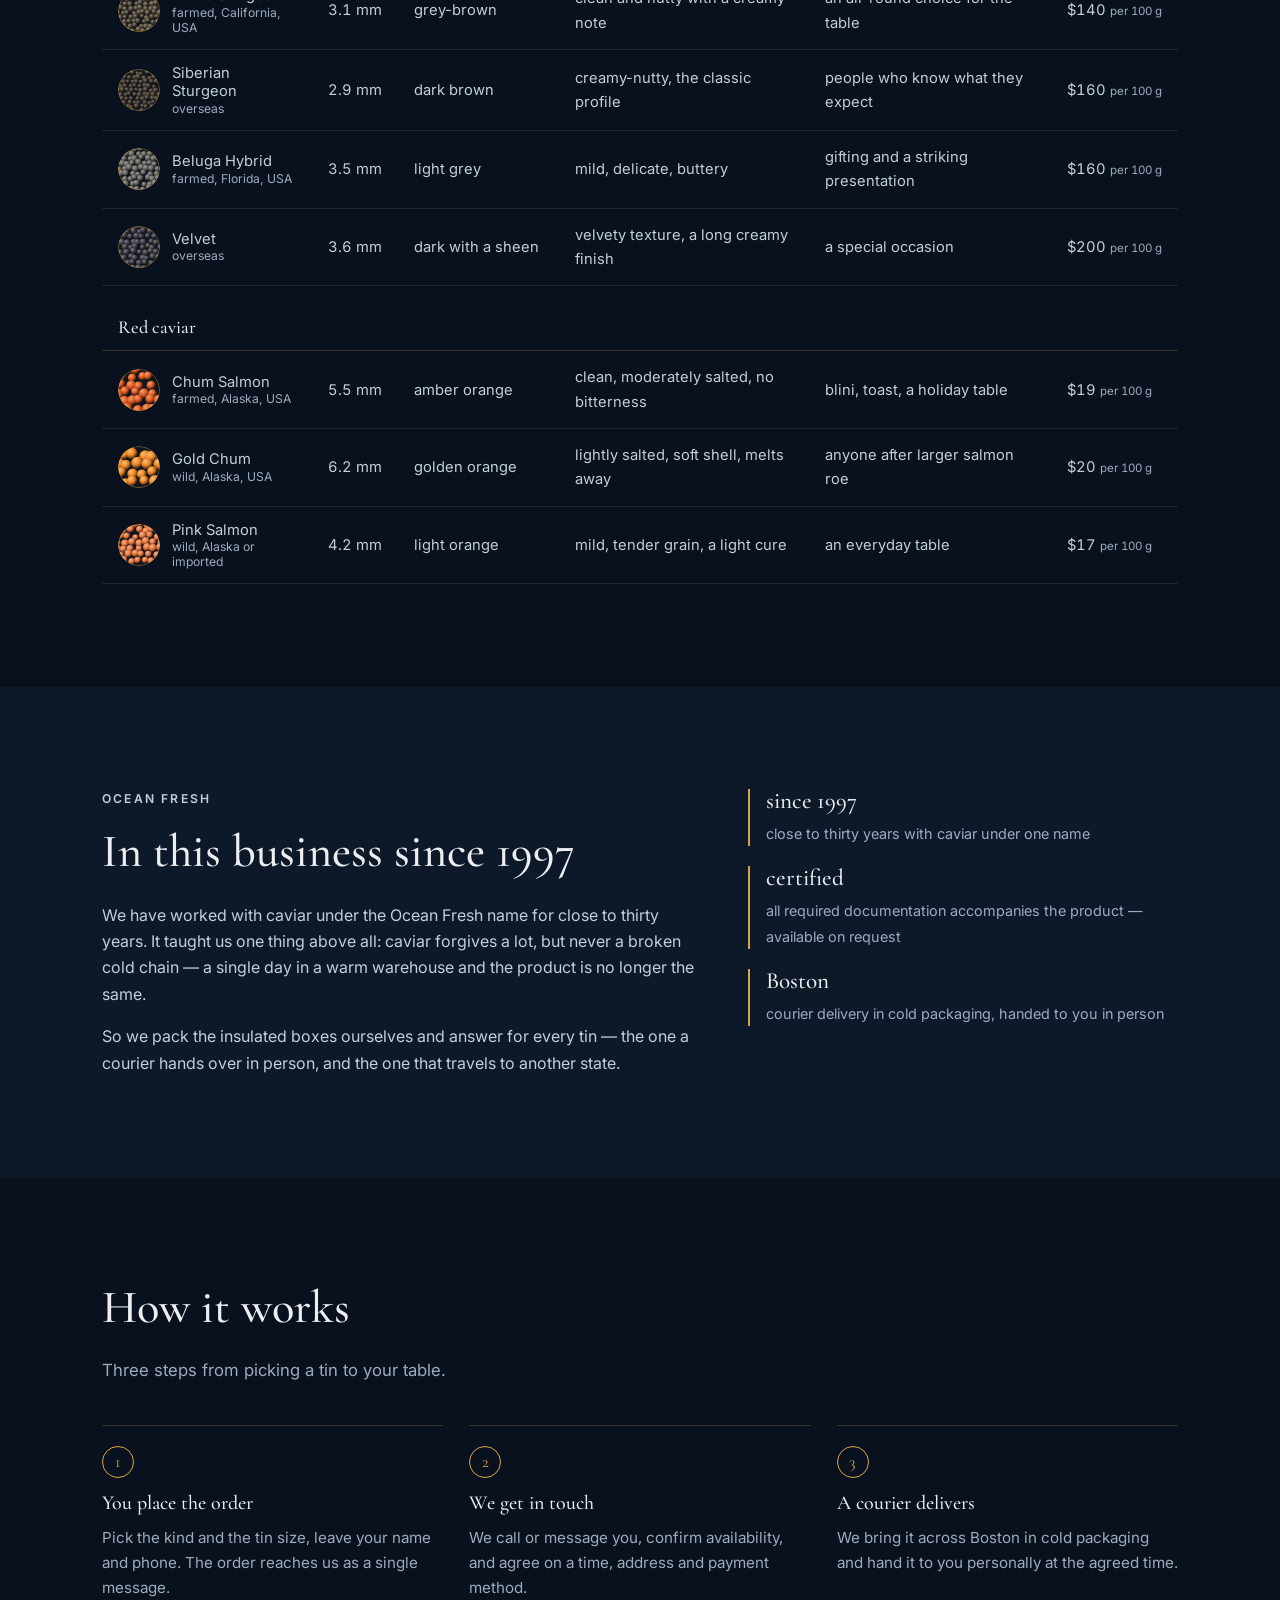
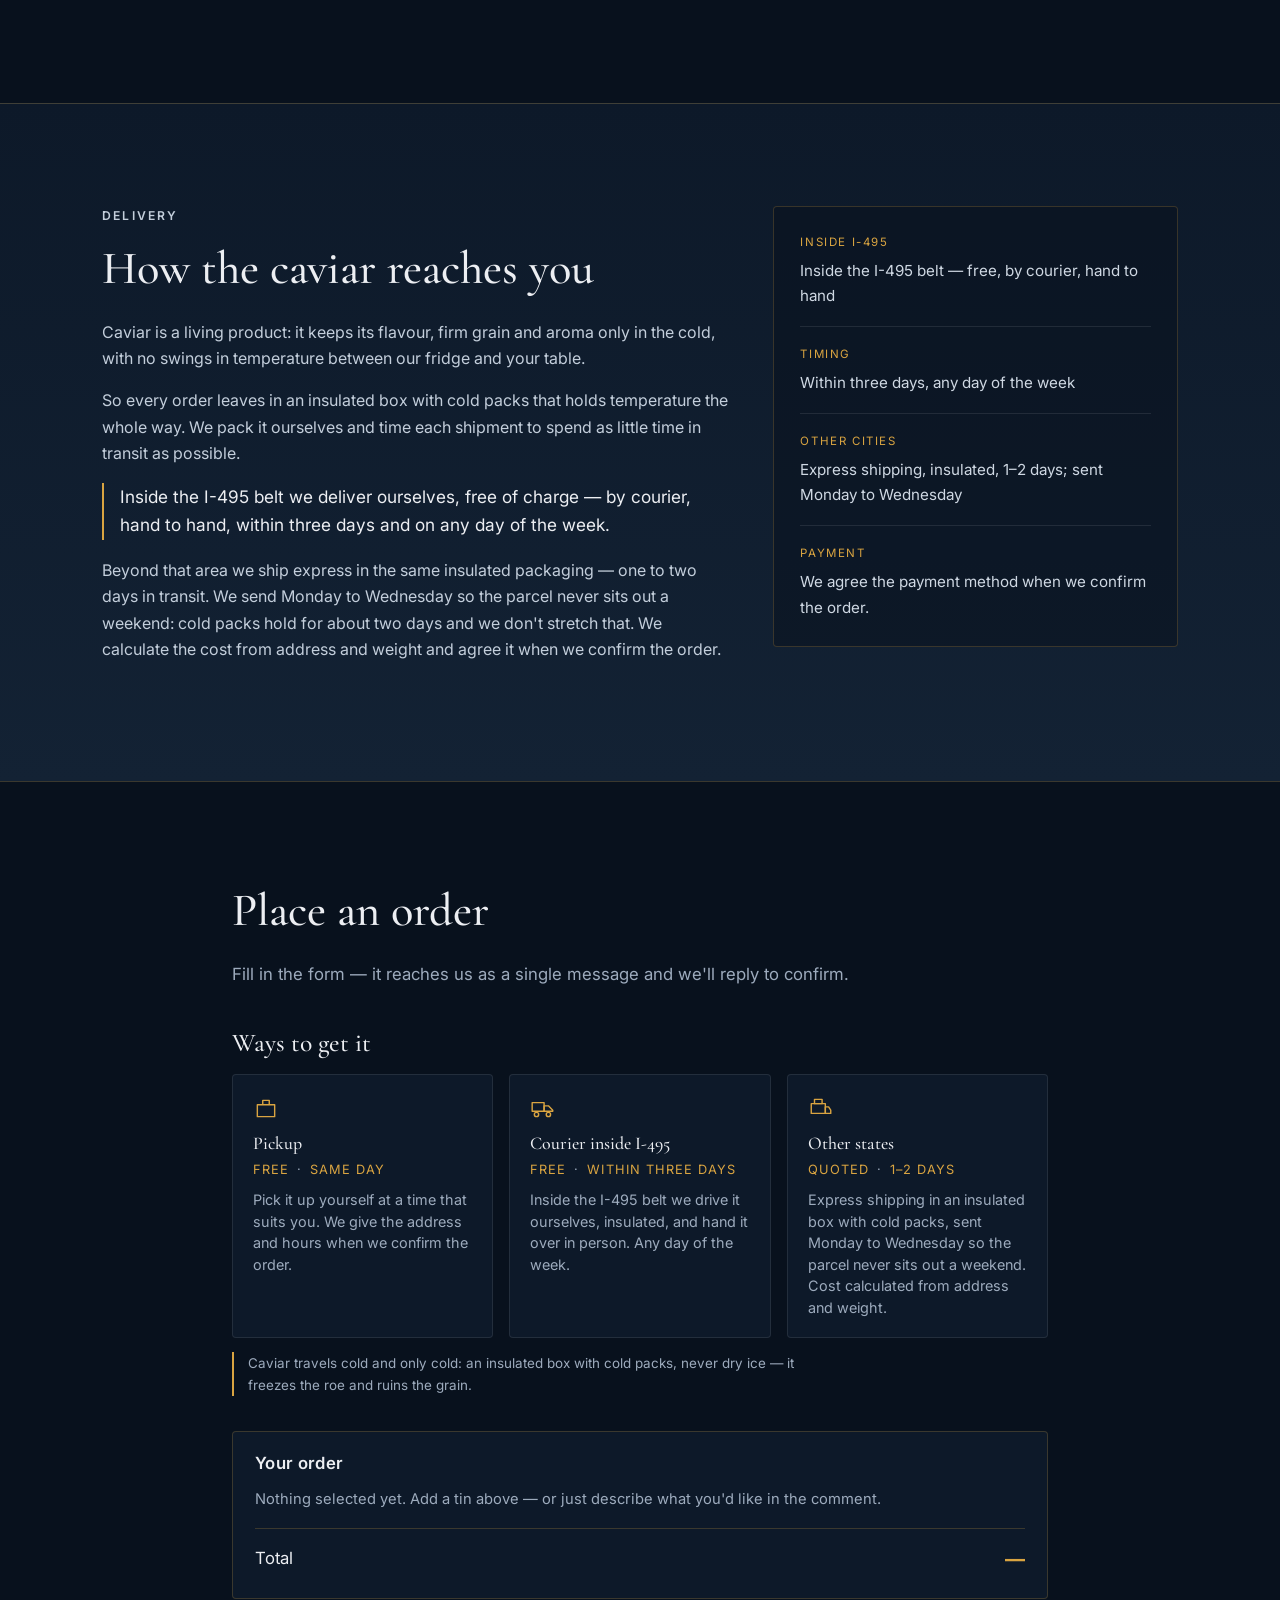
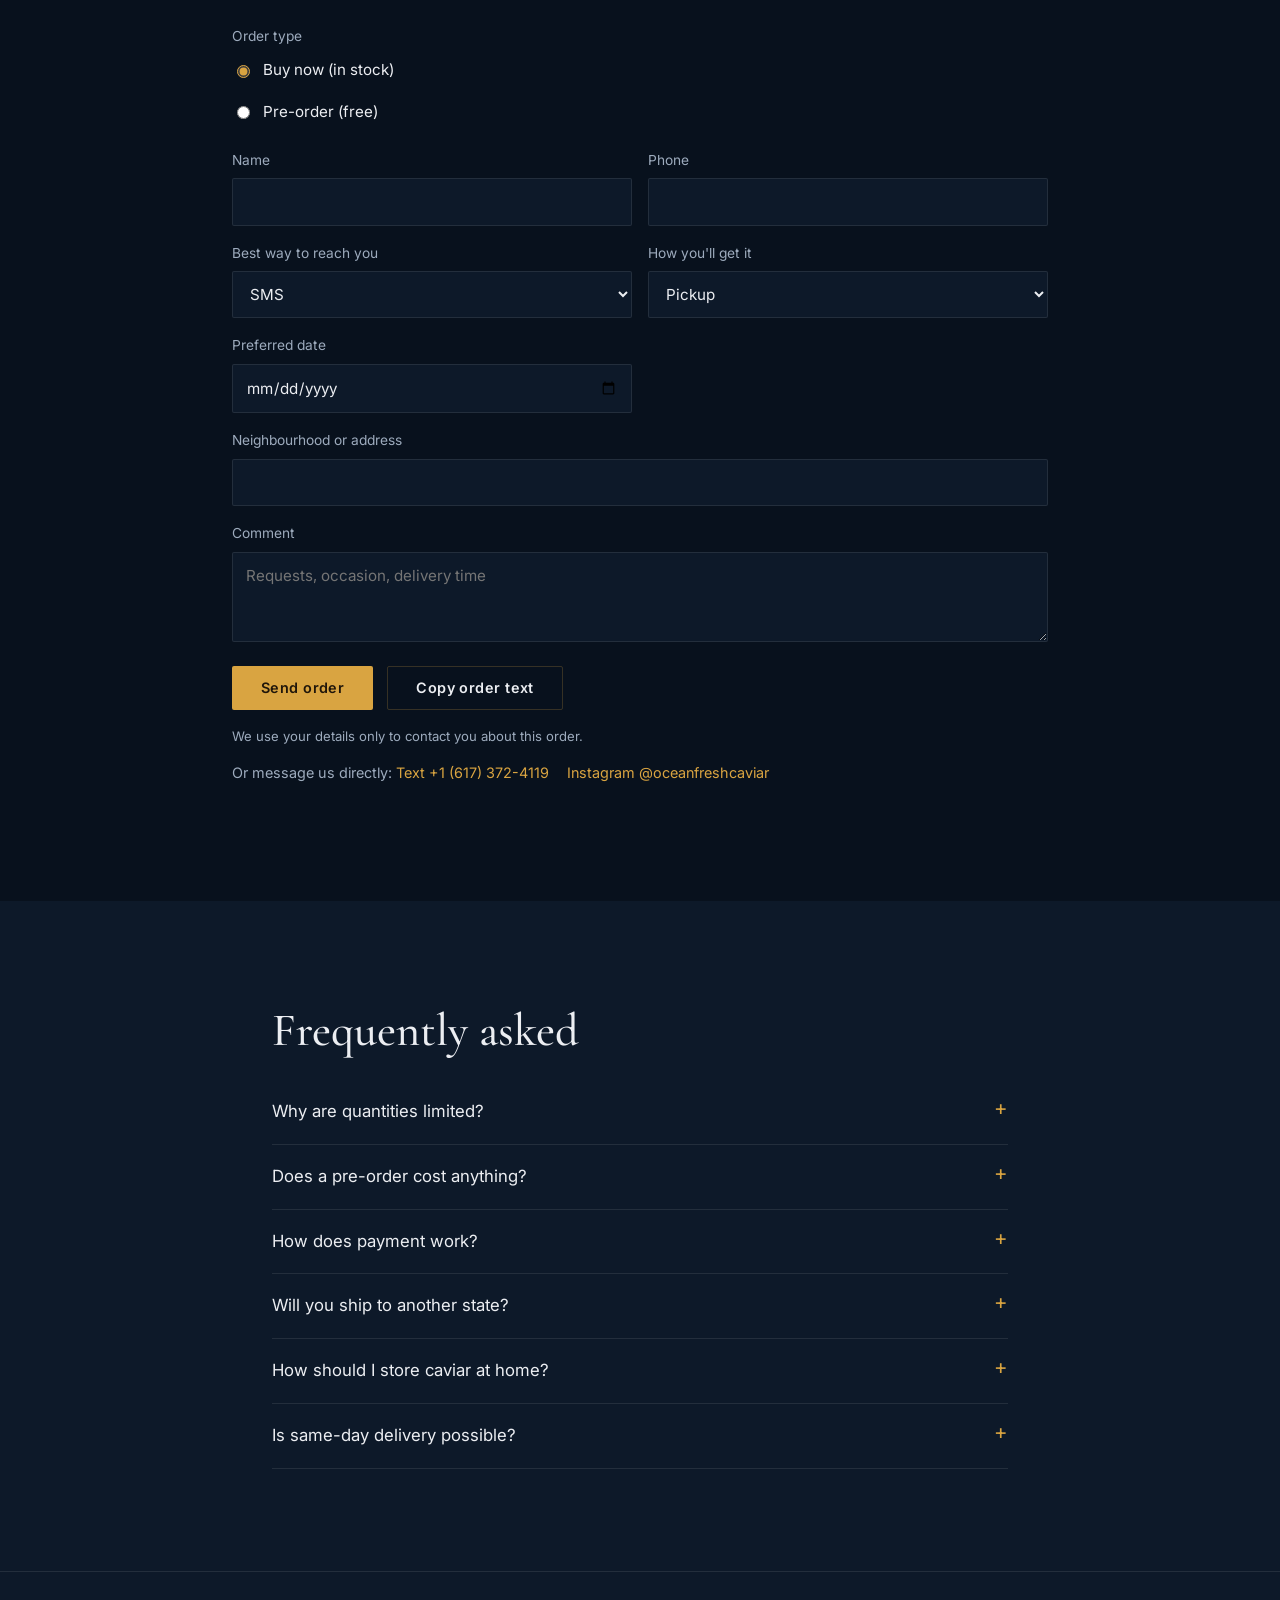
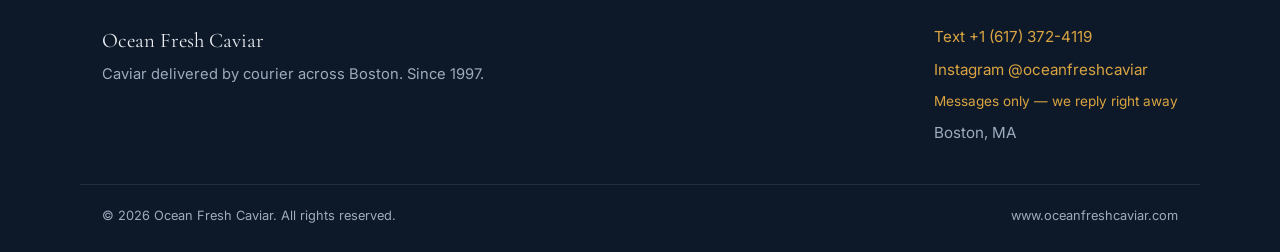
==== commit 52e9bfb9: "Add search metadata: JSON-LD, sitemap, robots, English homepage meta Makes the site the unambiguous " ====
--- a/index.html
+++ b/index.html
@@ -1,20 +1,54 @@
 <!DOCTYPE html>
-<html lang="ru">
+<html lang="en">
 <head>
 <meta charset="utf-8">
 <meta name="viewport" content="width=device-width, initial-scale=1">
-<title>Ocean Fresh Caviar — икра с доставкой курьером по Бостону</title>
-<meta name="description" content="Чёрная и красная икра с доставкой по Бостону и отправкой по стране в термоупаковке. Внутри I-495 доставка бесплатно, бесплатный предзаказ.">
+<title>Ocean Fresh Caviar — Sturgeon &amp; Salmon Caviar, Boston</title>
+<meta name="description" content="Ocean Fresh Caviar — black sturgeon and red salmon caviar in Boston. Free courier delivery inside I-495, express shipping nationwide in insulated packaging.">
 <link rel="canonical" href="https://www.oceanfreshcaviar.com/">
 <meta property="og:type" content="website">
-<meta property="og:title" content="Ocean Fresh Caviar">
-<meta property="og:description" content="Чёрная и красная икра: доставка по Бостону и отправка по стране в термоупаковке. Бесплатный предзаказ.">
+<meta property="og:title" content="Ocean Fresh Caviar — Sturgeon &amp; Salmon Caviar, Boston">
+<meta property="og:site_name" content="Ocean Fresh Caviar">
+<meta property="og:locale" content="en_US">
+<meta property="og:locale:alternate" content="ru_RU">
+<meta name="twitter:card" content="summary_large_image">
+<meta property="og:description" content="Black sturgeon and red salmon caviar in Boston. Free courier delivery inside I-495, express shipping nationwide.">
 <meta property="og:url" content="https://www.oceanfreshcaviar.com/">
 <link rel="icon" href="data:image/svg+xml,<svg xmlns='http://www.w3.org/2000/svg' viewBox='0 0 32 32'><circle cx='16' cy='16' r='14' fill='%230d1b2a'/><circle cx='12' cy='13' r='3.4' fill='%23d9a441'/><circle cx='20' cy='15' r='3.4' fill='%23c98f36'/><circle cx='15' cy='21' r='3.4' fill='%23e0b45c'/></svg>">
 <link rel="preconnect" href="https://fonts.googleapis.com">
 <link rel="preconnect" href="https://fonts.gstatic.com" crossorigin>
 <link href="https://fonts.googleapis.com/css2?family=Cormorant+Garamond:wght@400;500;600&family=Inter:wght@400;500;600&display=swap" rel="stylesheet">
 <link rel="stylesheet" href="assets/css/styles.css">
+<script type="application/ld+json">
+{
+  "@context": "https://schema.org",
+  "@graph": [
+    {
+      "@type": "Organization",
+      "@id": "https://www.oceanfreshcaviar.com/#organization",
+      "name": "Ocean Fresh Caviar",
+      "alternateName": "OceanFreshCaviar",
+      "url": "https://www.oceanfreshcaviar.com/",
+      "description": "Black sturgeon and red salmon caviar. Courier delivery in Greater Boston, express shipping across the United States in insulated packaging.",
+      "telephone": "+1-617-372-4119",
+      "areaServed": [
+        { "@type": "City", "name": "Boston", "containedInPlace": { "@type": "State", "name": "Massachusetts" } },
+        { "@type": "Country", "name": "United States" }
+      ],
+      "sameAs": [ "https://www.instagram.com/oceanfreshcaviar/" ],
+      "knowsLanguage": [ "en", "ru" ]
+    },
+    {
+      "@type": "WebSite",
+      "@id": "https://www.oceanfreshcaviar.com/#website",
+      "url": "https://www.oceanfreshcaviar.com/",
+      "name": "Ocean Fresh Caviar",
+      "publisher": { "@id": "https://www.oceanfreshcaviar.com/#organization" },
+      "inLanguage": [ "en", "ru" ]
+    }
+  ]
+}
+</script>
 </head>
 <body>
 
@@ -51,7 +85,7 @@
 
   <section id="product" class="section">
     <div class="wrap">
-      <h2 data-i18n="product.title"></h2>
+      <h1 data-i18n="product.title"></h1>
       <p class="section-lead" data-i18n="product.lead"></p>
       <div class="season" id="seasonBox">
         <div class="season-main">
--- a/assets/css/styles.css
+++ b/assets/css/styles.css
@@ -24,7 +24,7 @@
 a{color:inherit}
 h1,h2,h3{font-family:var(--serif);font-weight:500;line-height:1.15;margin:0 0 .5em}
 h1{font-size:clamp(2.4rem,6vw,4.2rem);letter-spacing:-.01em}
-h2{font-size:clamp(1.9rem,4vw,2.9rem)}
+h1,h2{font-size:clamp(1.9rem,4vw,2.9rem)}
 h3{font-size:1.25rem}
 p{margin:0 0 1em}
 .wrap{width:100%;max-width:var(--wrap);margin:0 auto;padding:0 22px}
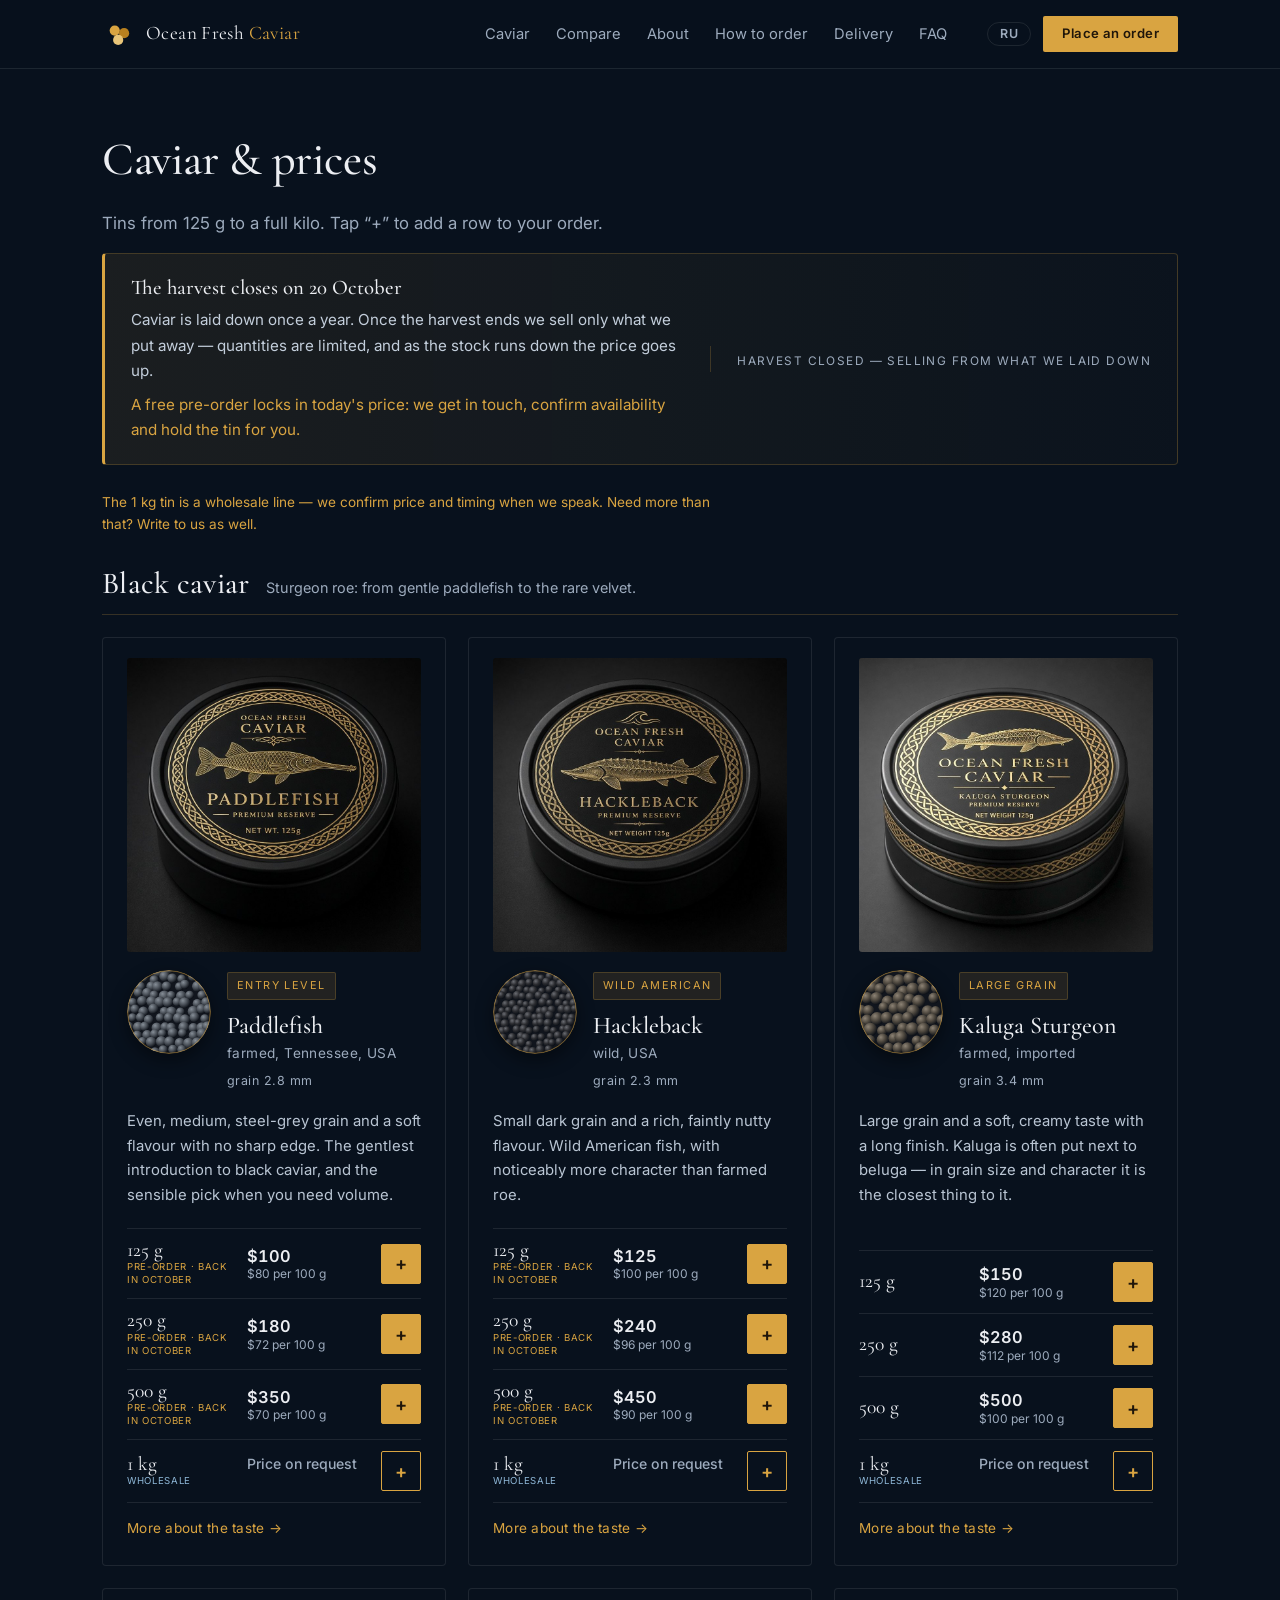
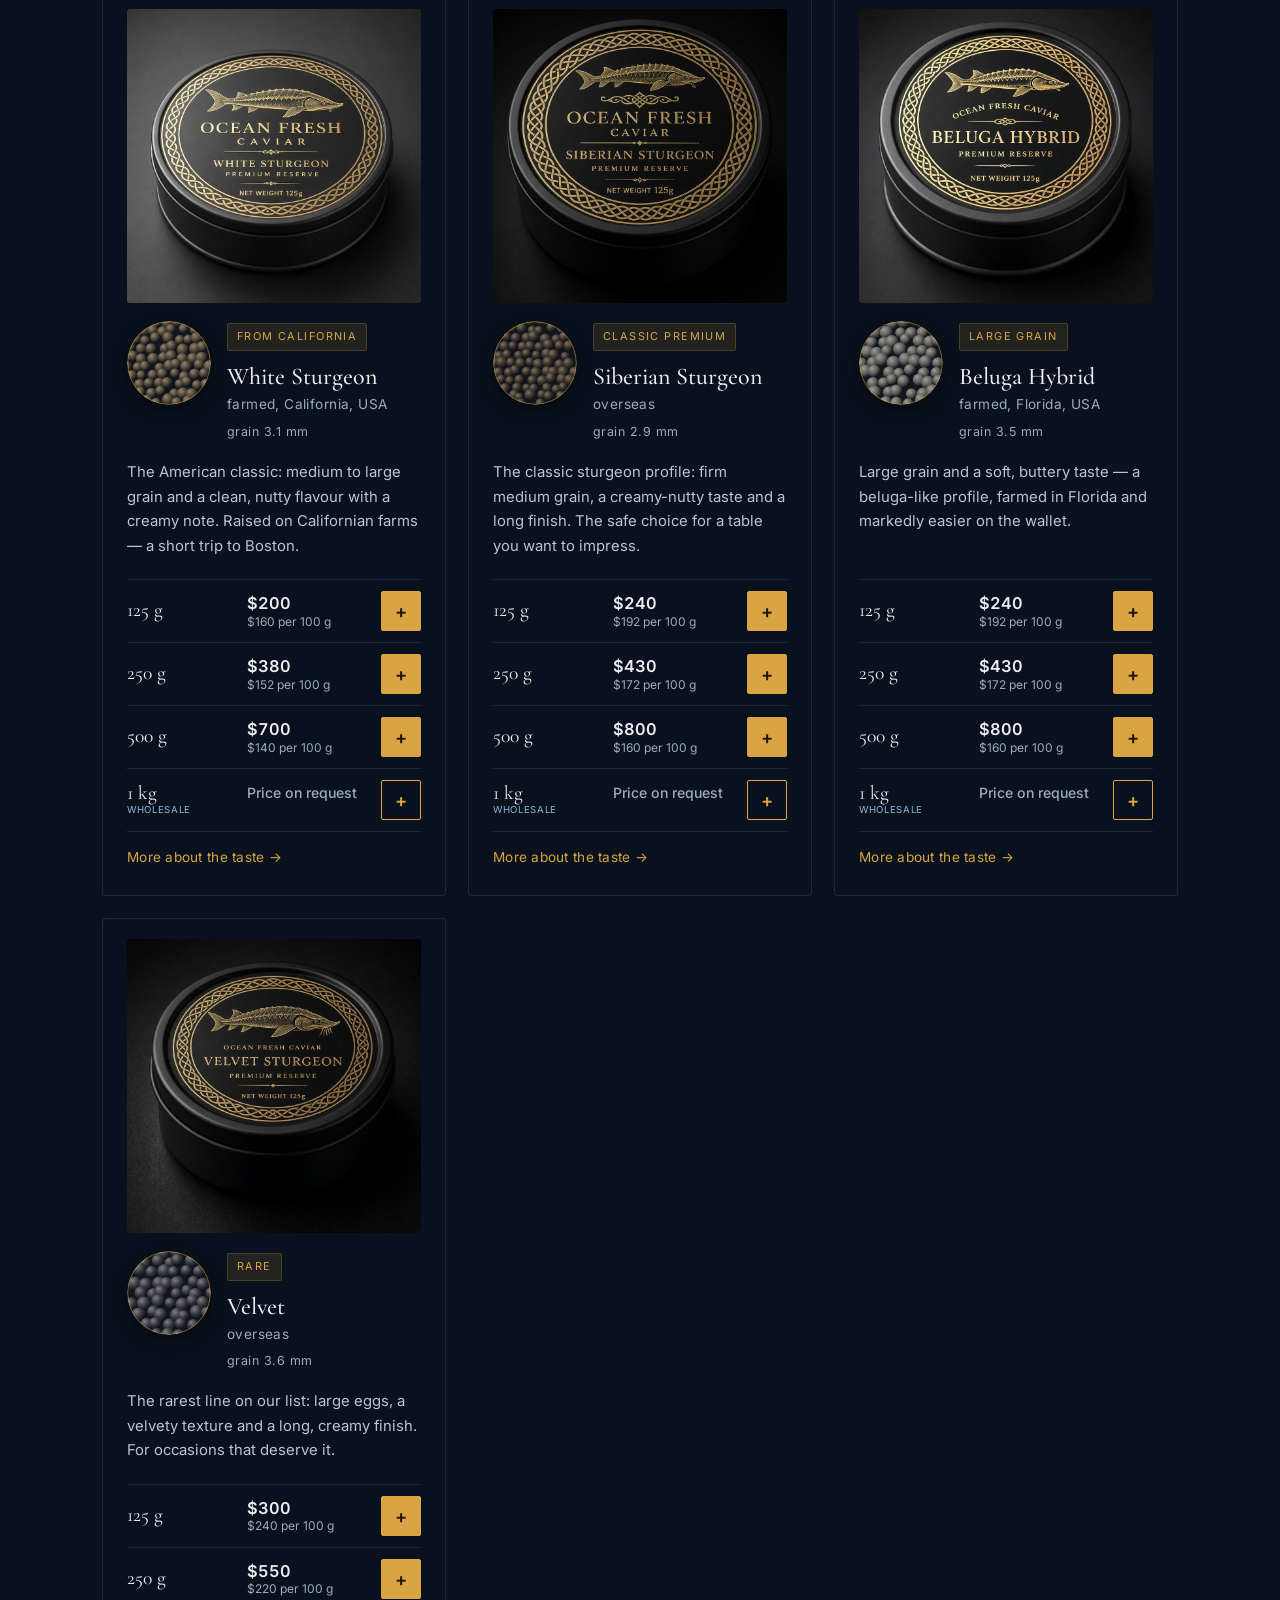
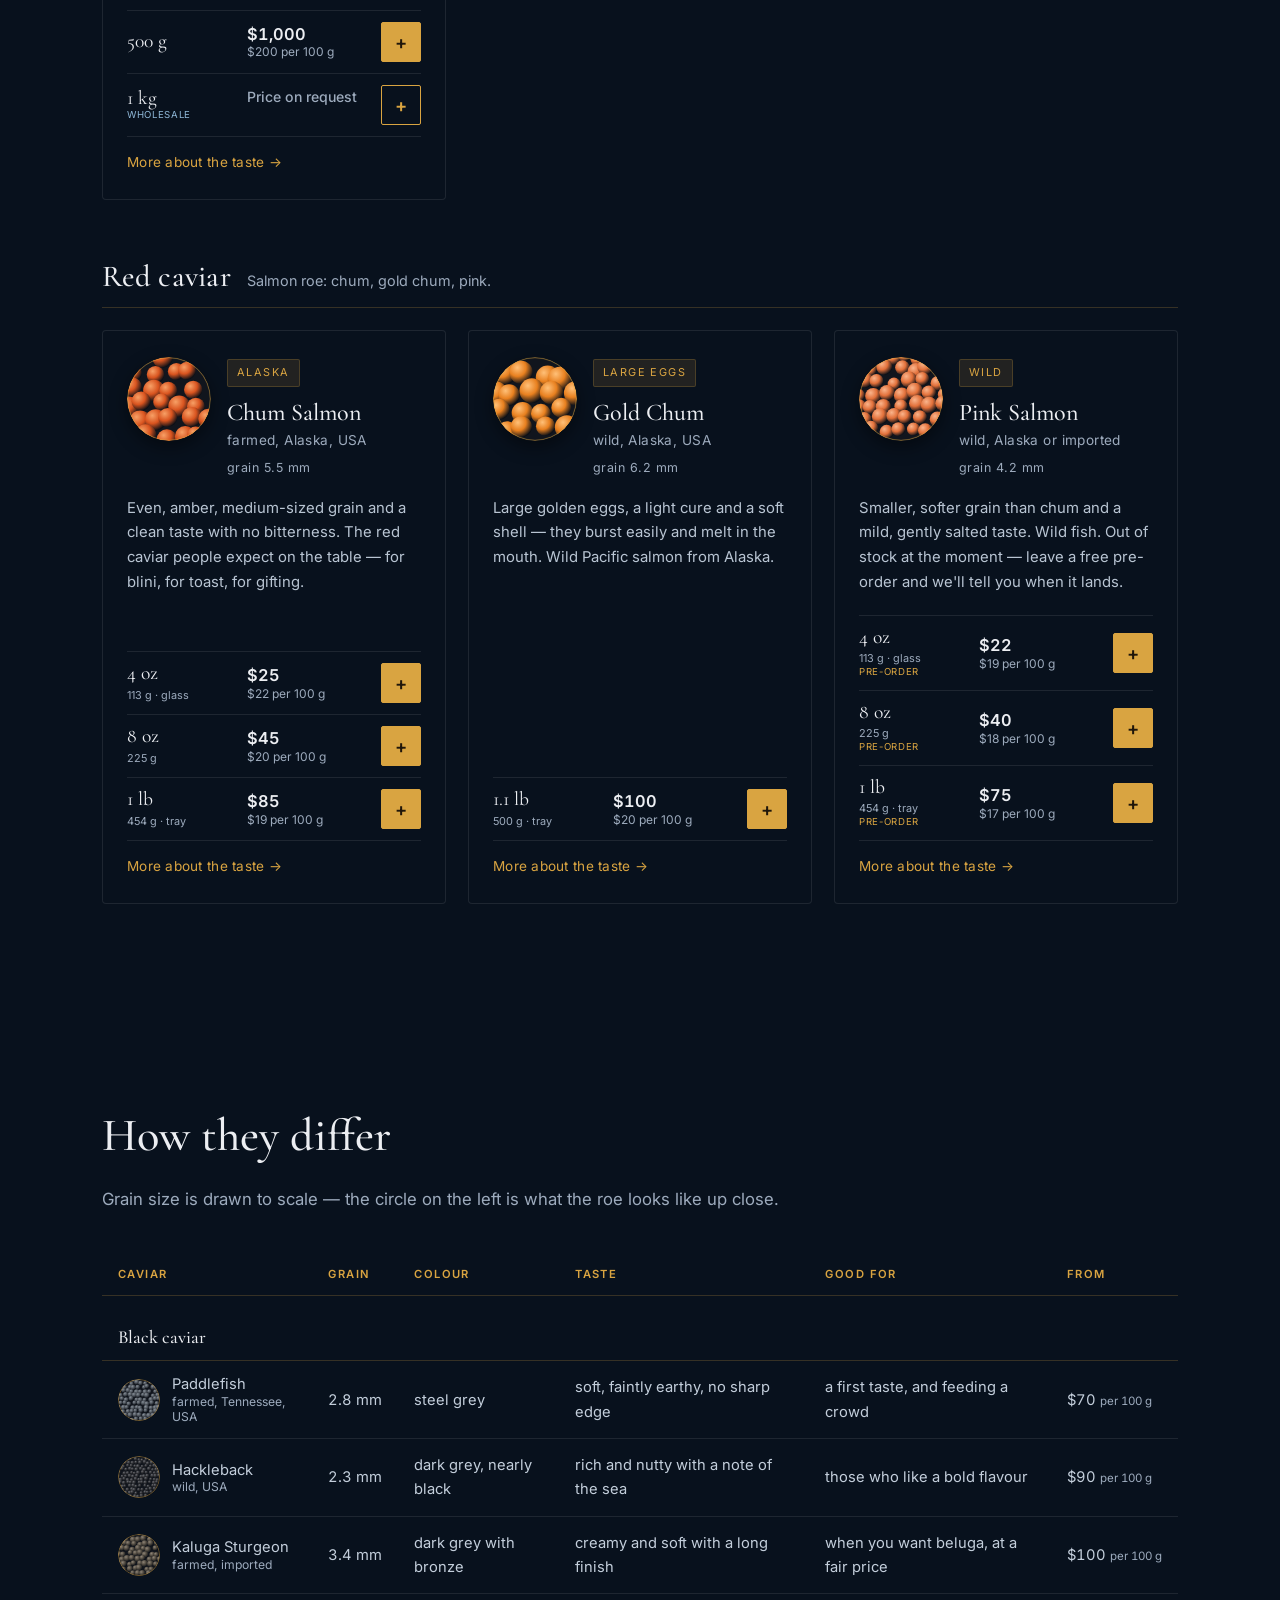
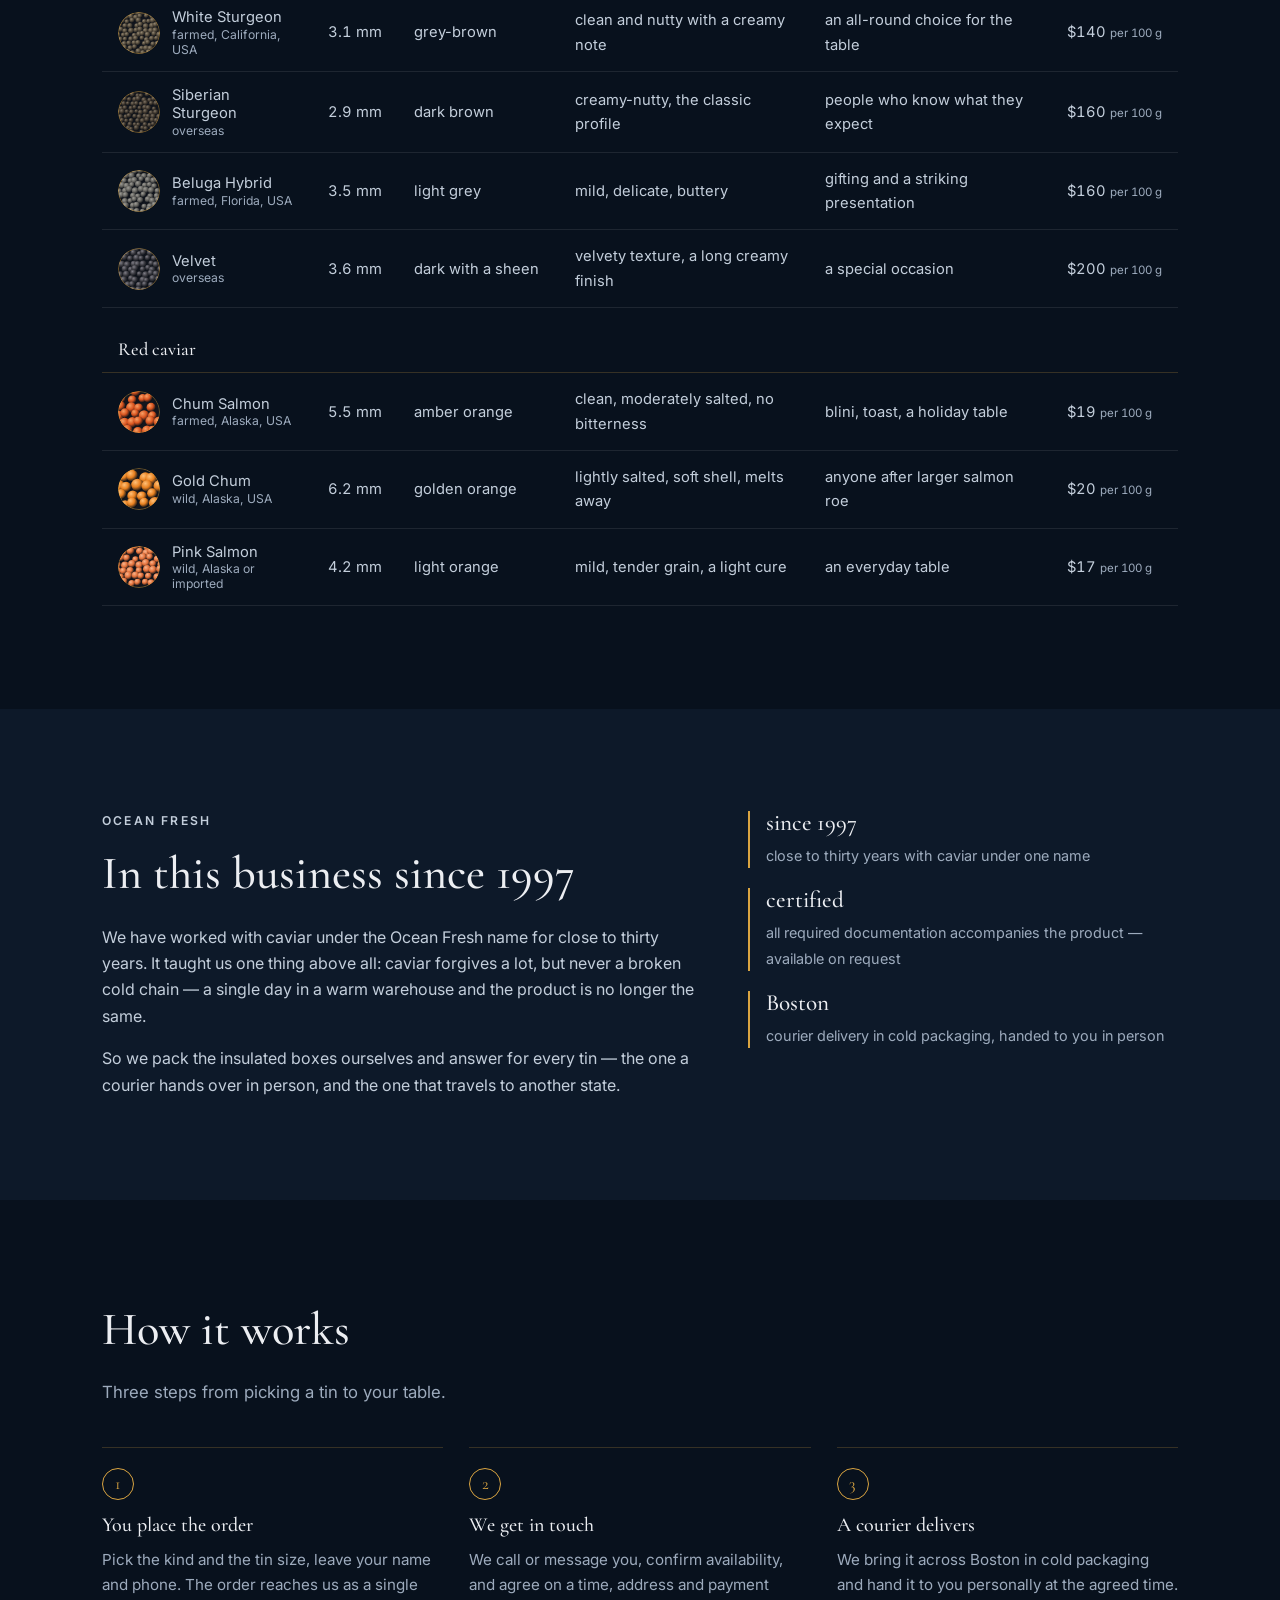
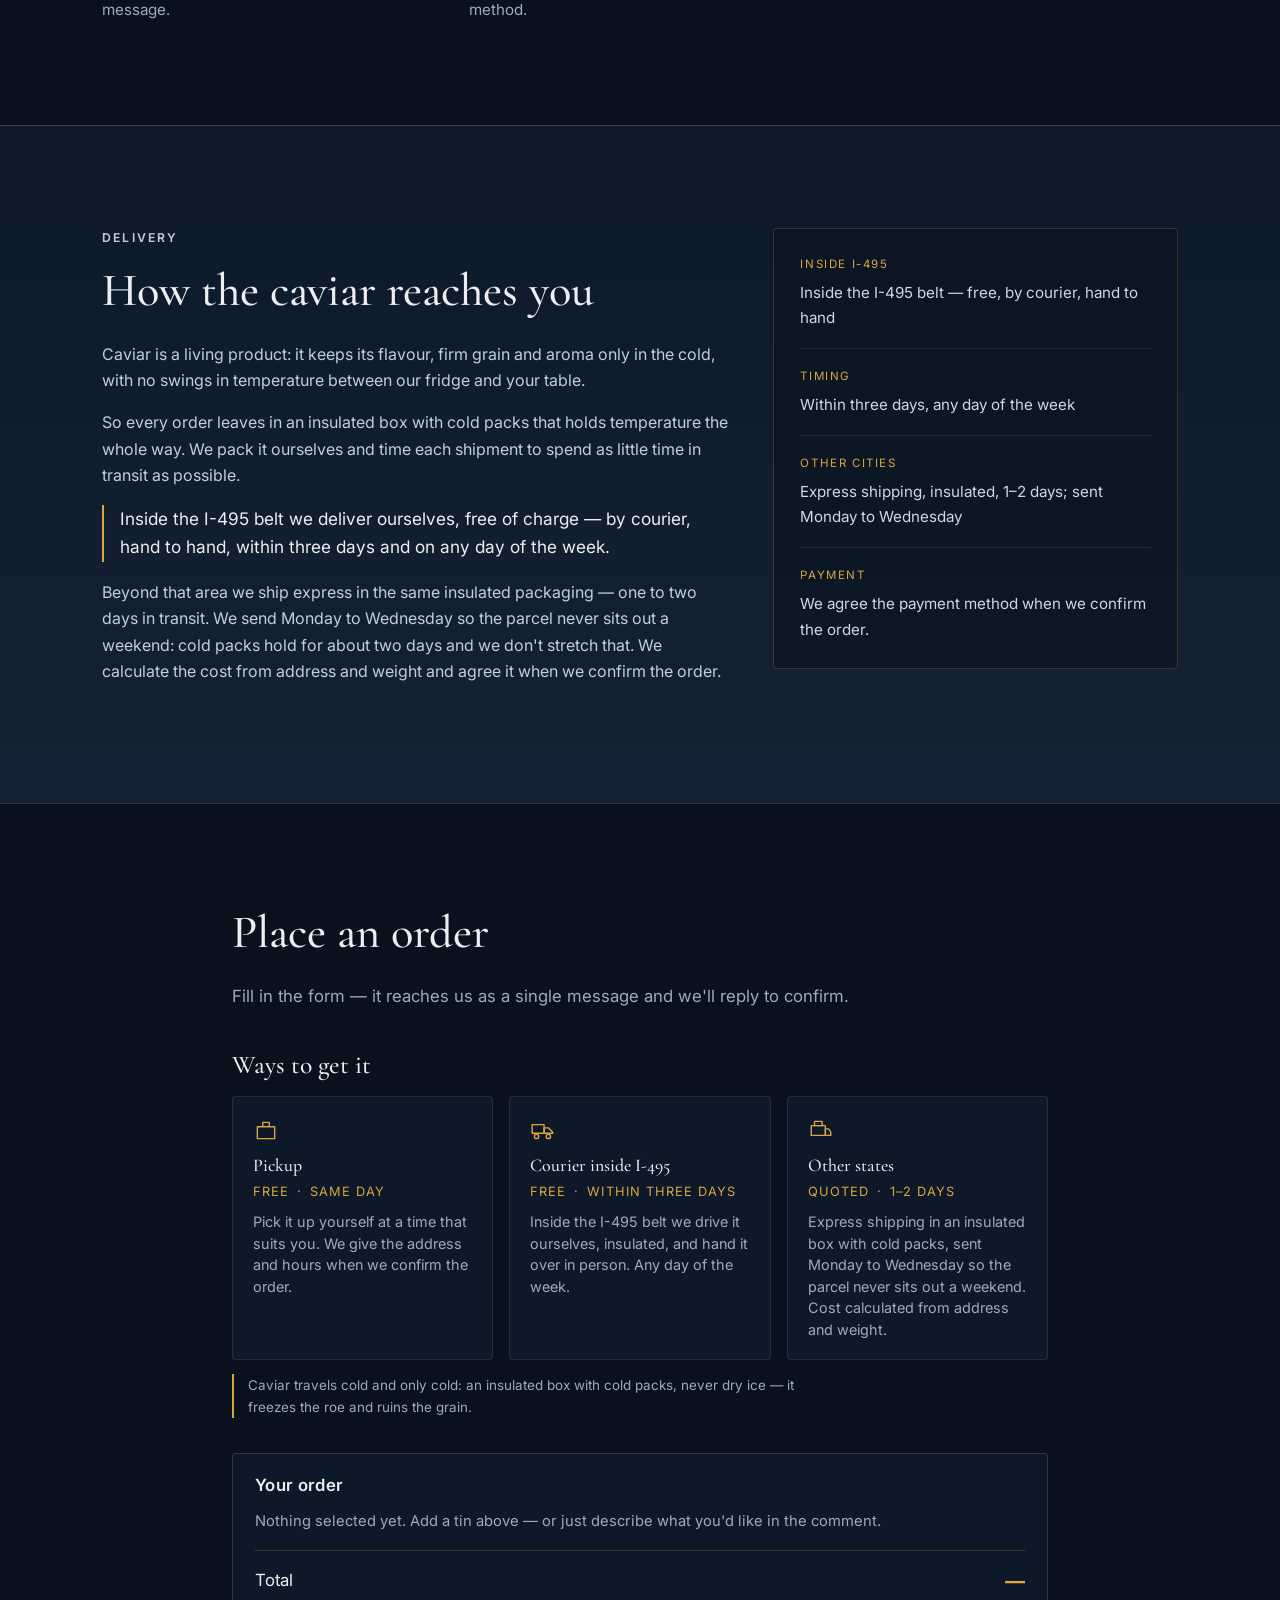
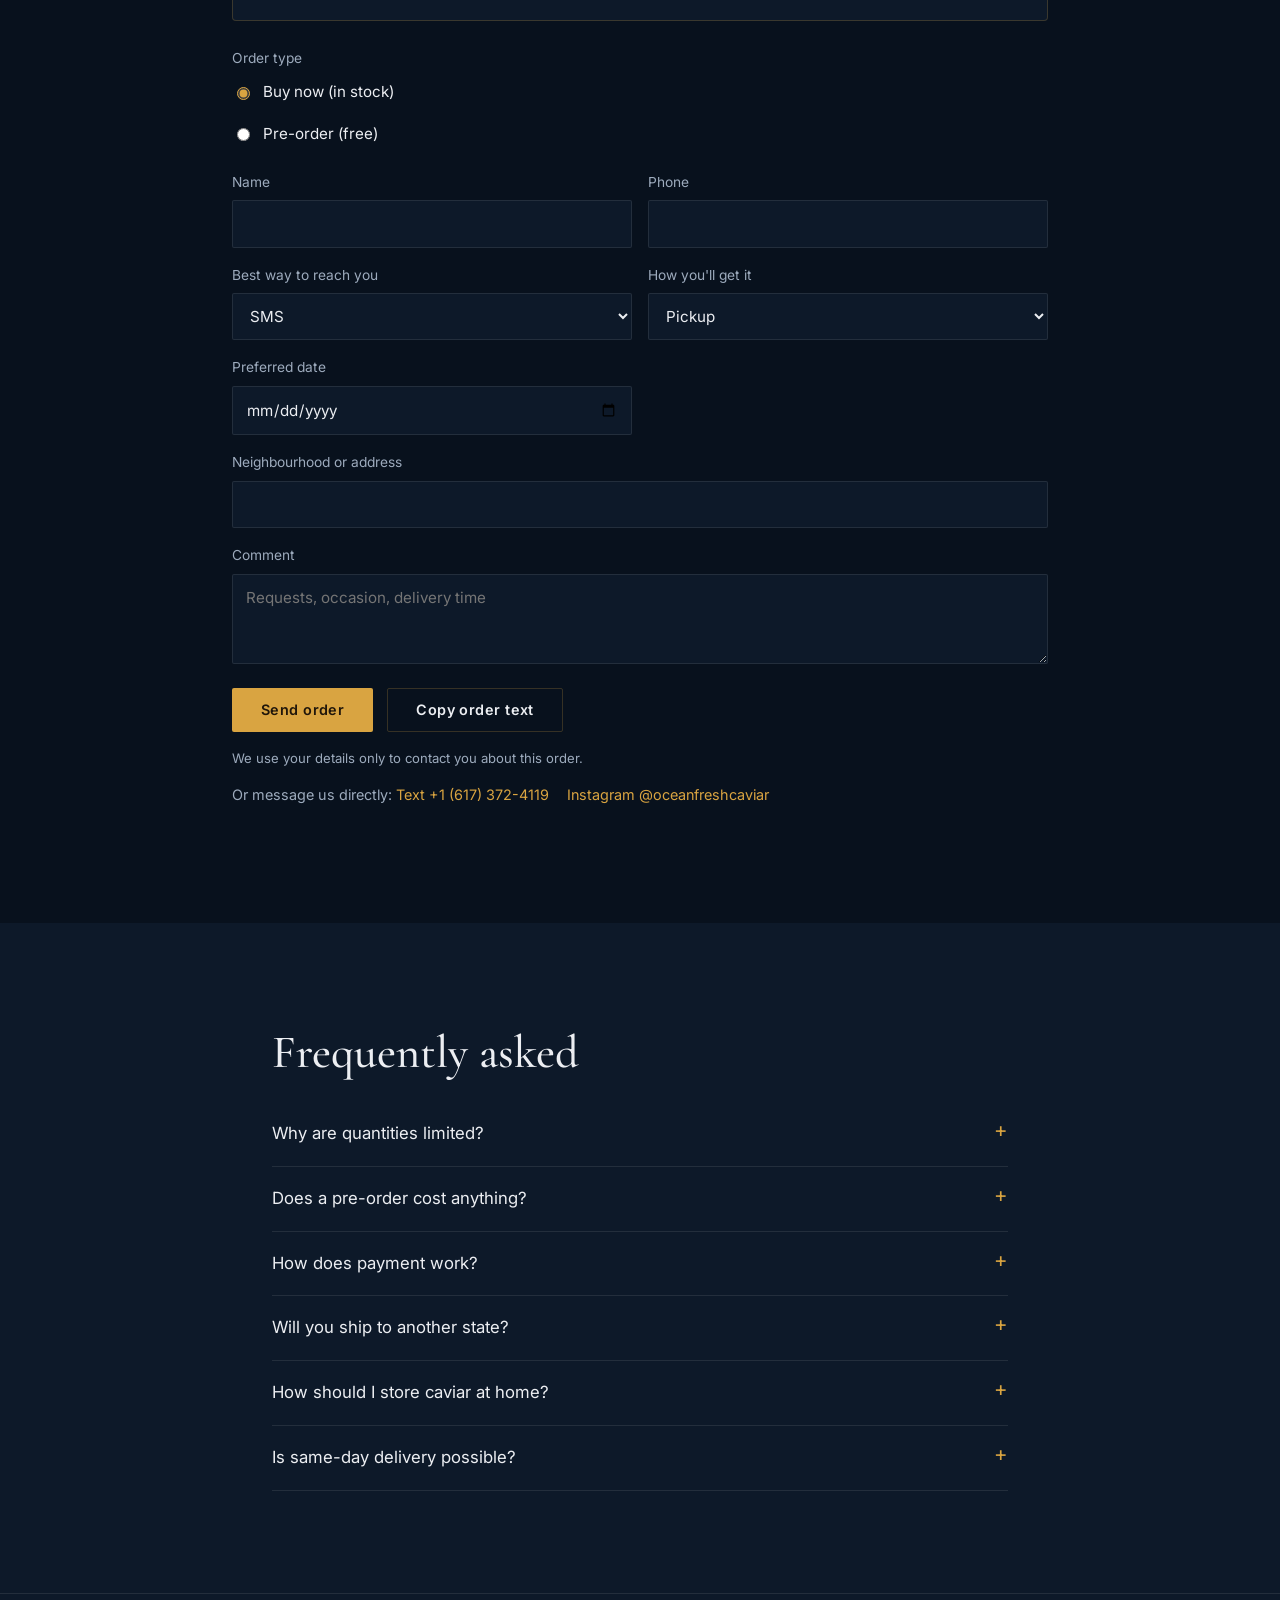
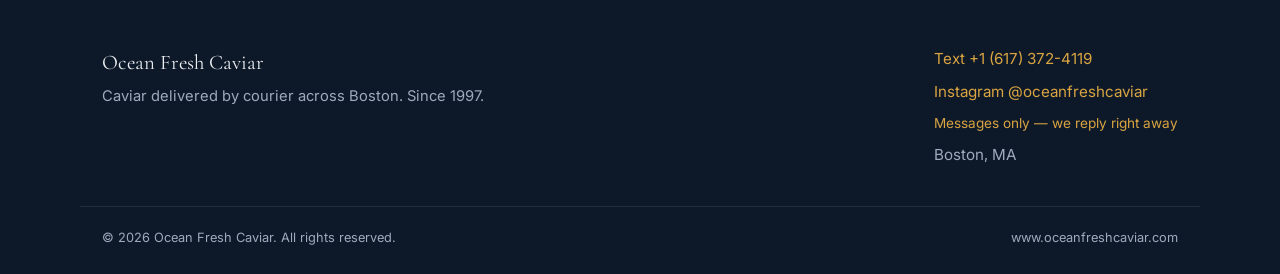
==== commit 08558f9a: "Stop the order button doing nothing on desktop Submitting the form opened an sms: link. That is righ" ====
--- a/index.html
+++ b/index.html
@@ -159,6 +159,14 @@
     </div>
   </section>
 
+  <section id="gallery" class="section gallery-section" hidden>
+    <div class="wrap">
+      <h2 data-i18n="gallery.title"></h2>
+      <p class="section-lead" data-i18n="gallery.lead"></p>
+      <div class="gallery-grid" id="galleryGrid"></div>
+    </div>
+  </section>
+
   <section id="order" class="section">
     <div class="wrap order-wrap">
       <h2 data-i18n="order.title"></h2>
@@ -202,6 +210,7 @@
           <a id="payBtn" class="btn btn-ghost" hidden target="_blank" rel="noopener" data-i18n="order.pay"></a>
           <button type="button" id="copyBtn" class="btn btn-ghost" data-i18n="order.copy"></button>
         </div>
+        <p class="privacy" id="sendHint" hidden></p>
         <p class="privacy" id="payHint" hidden></p>
         <p class="privacy" data-i18n="order.privacy"></p>
         <p class="alt-contacts"><span data-i18n="order.alt"></span> <span id="altLinks"></span></p>
@@ -245,6 +254,7 @@
 <script src="assets/js/i18n.js"></script>
 <script src="assets/js/shipping.js"></script>
 <script src="assets/js/app.js"></script>
+<script src="assets/js/notify.js"></script>
 <script src="assets/js/chat.js"></script>
 </body>
 </html>
--- a/assets/css/styles.css
+++ b/assets/css/styles.css
@@ -485,3 +485,26 @@
   body{padding-bottom:74px}
   .form-actions .btn{width:100%}
 }
+
+/* ---------- галерея настоящих фото ---------- */
+.gallery-grid{
+  display:grid;gap:14px;
+  grid-template-columns:repeat(auto-fill,minmax(min(240px,100%),1fr));
+  margin-top:26px;
+}
+.shot{
+  margin:0;background:var(--panel,#0f1c2b);
+  border:1px solid rgba(217,164,65,.16);border-radius:10px;overflow:hidden;
+  display:flex;flex-direction:column;
+}
+.shot img{
+  display:block;width:100%;aspect-ratio:4/5;object-fit:cover;
+  opacity:0;transition:opacity .45s ease;
+}
+.shot img.is-on{opacity:1}
+.shot figcaption{
+  padding:11px 13px;font-size:.87rem;line-height:1.45;color:var(--muted,#9fb0c0);
+}
+@media (prefers-reduced-motion:reduce){
+  .shot img{transition:none}
+}
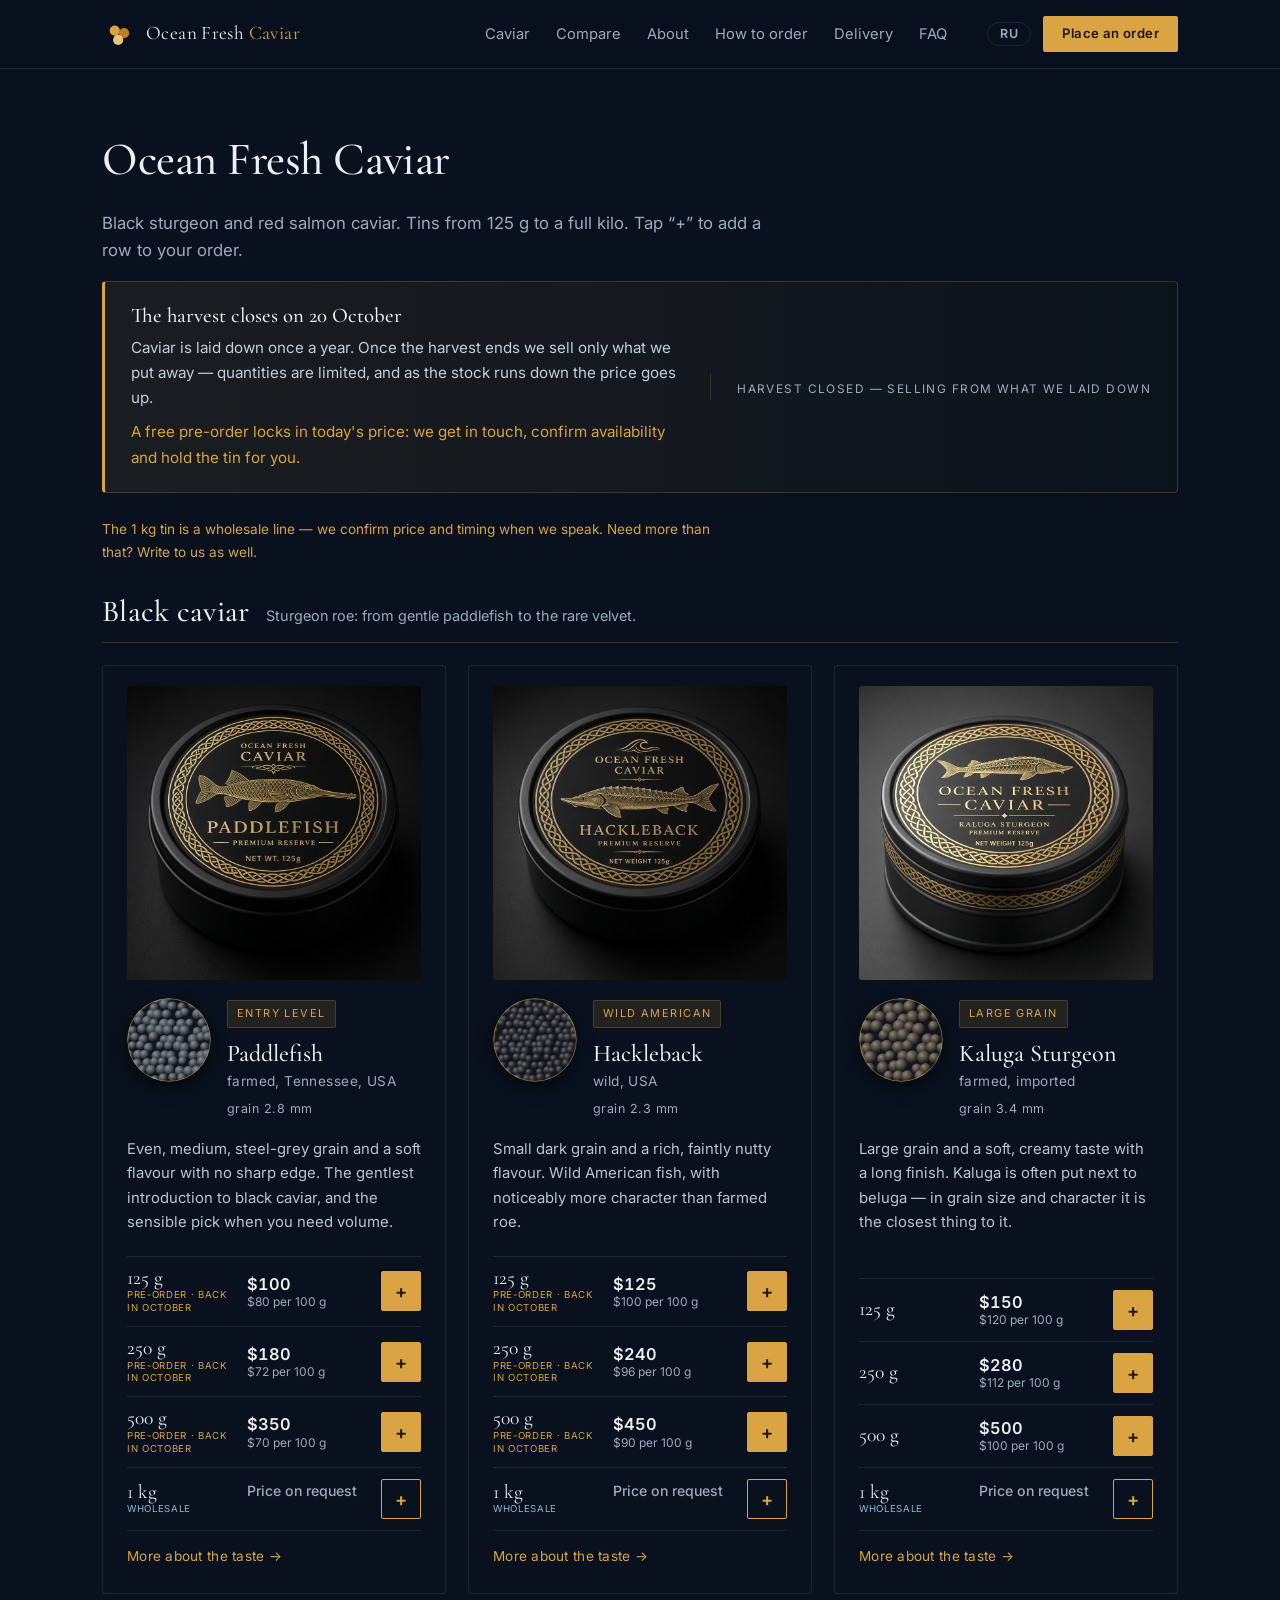
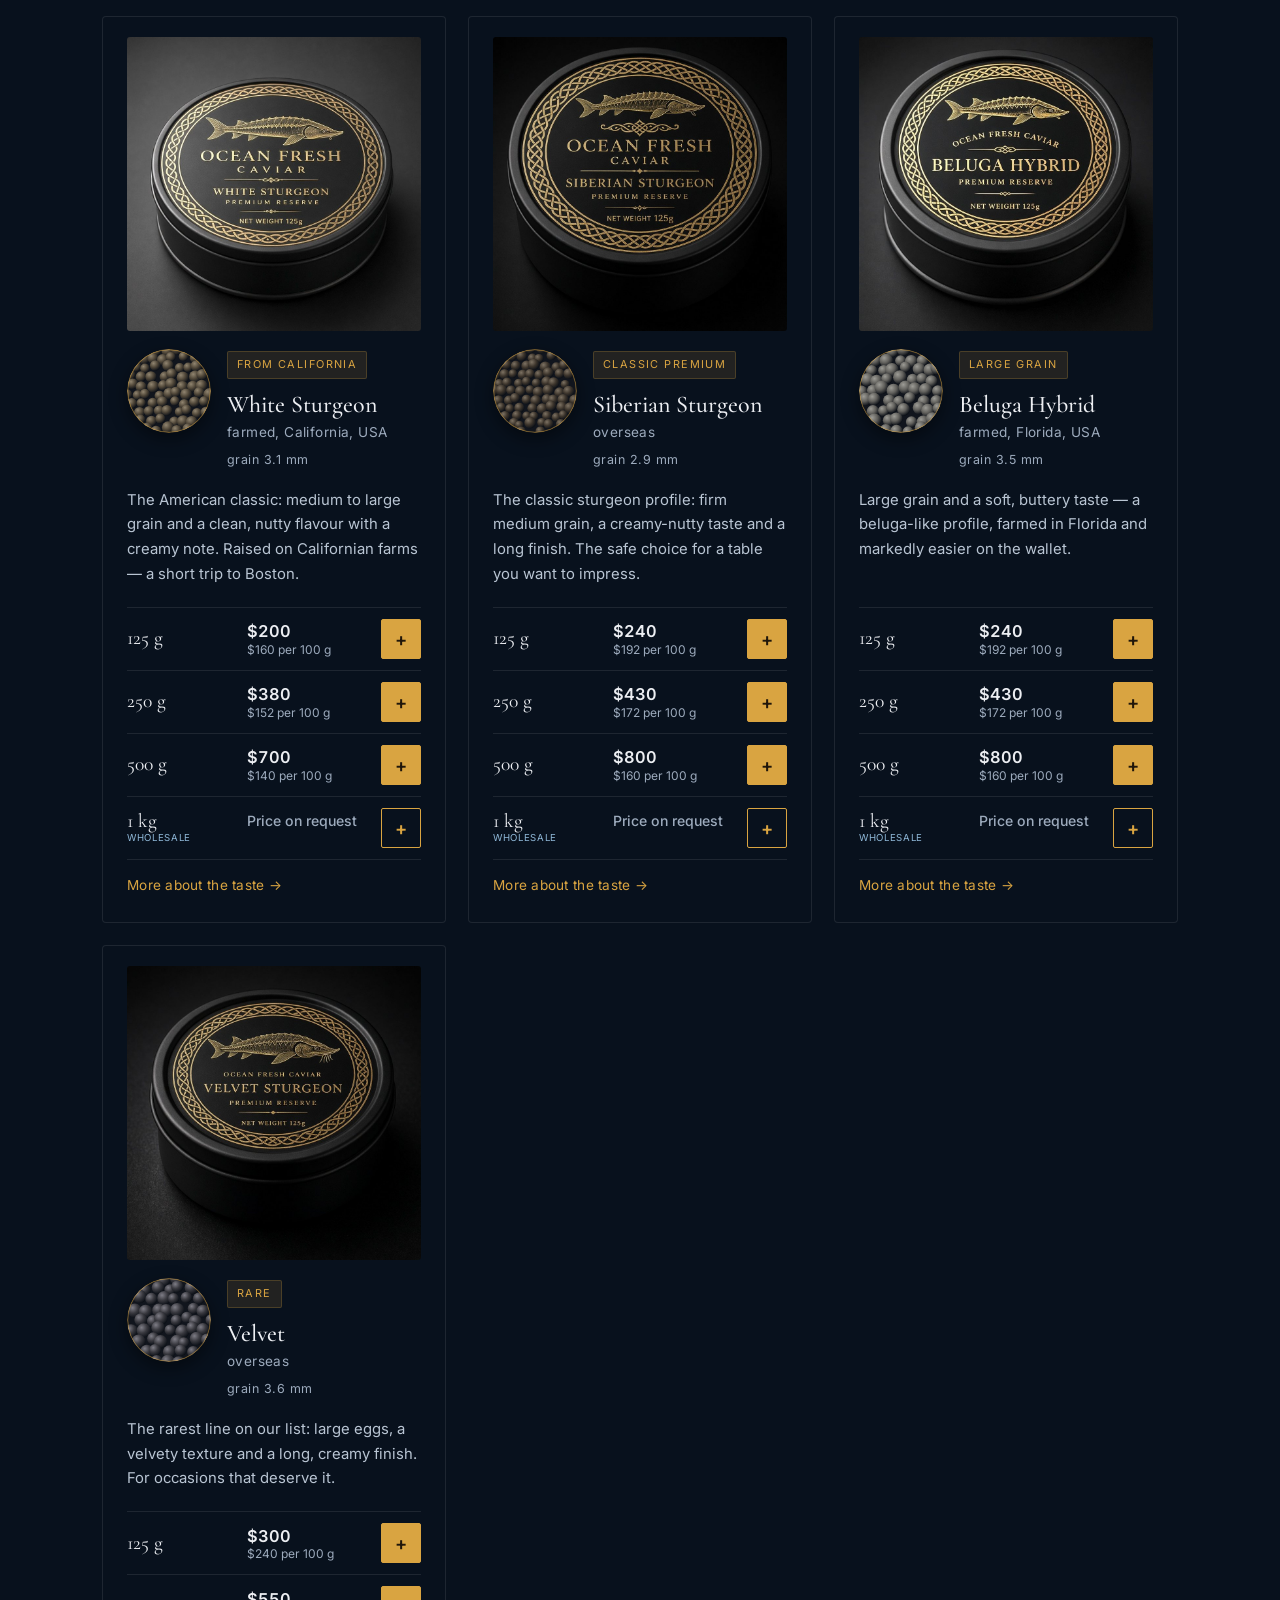
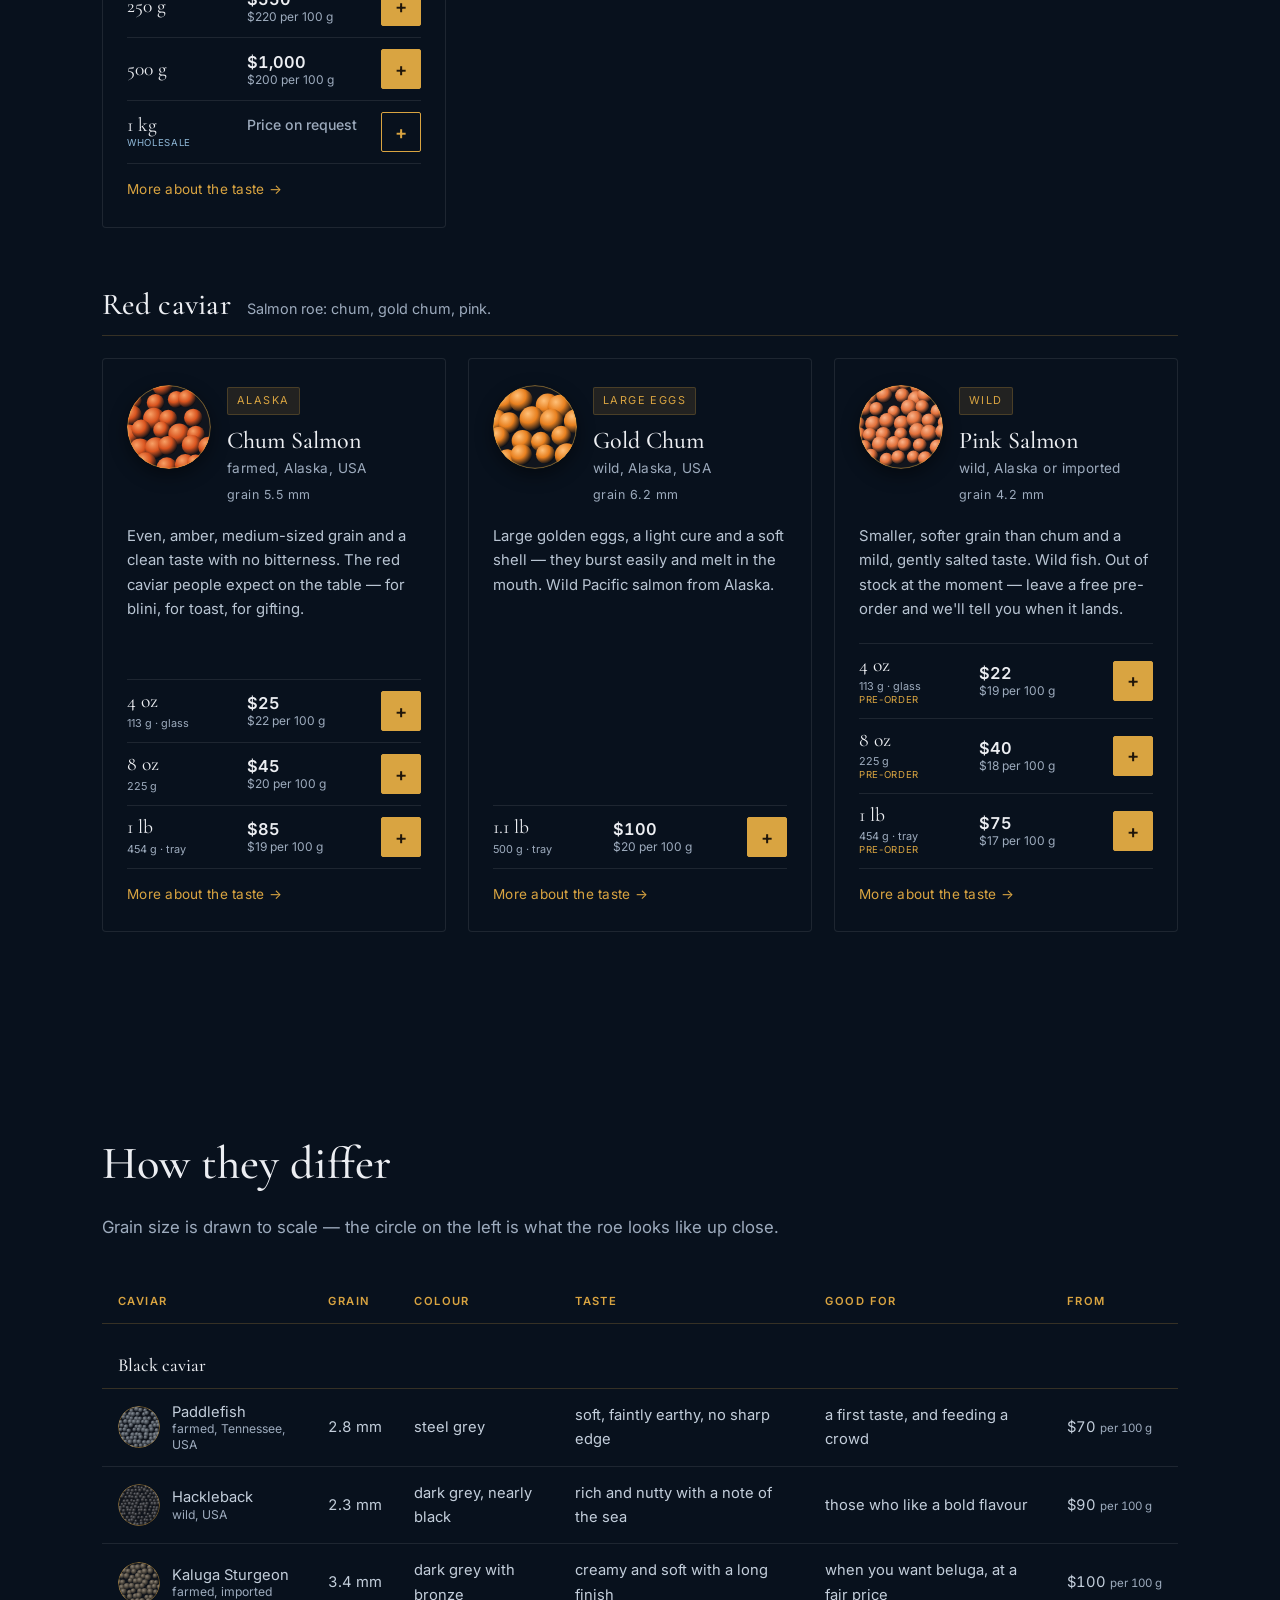
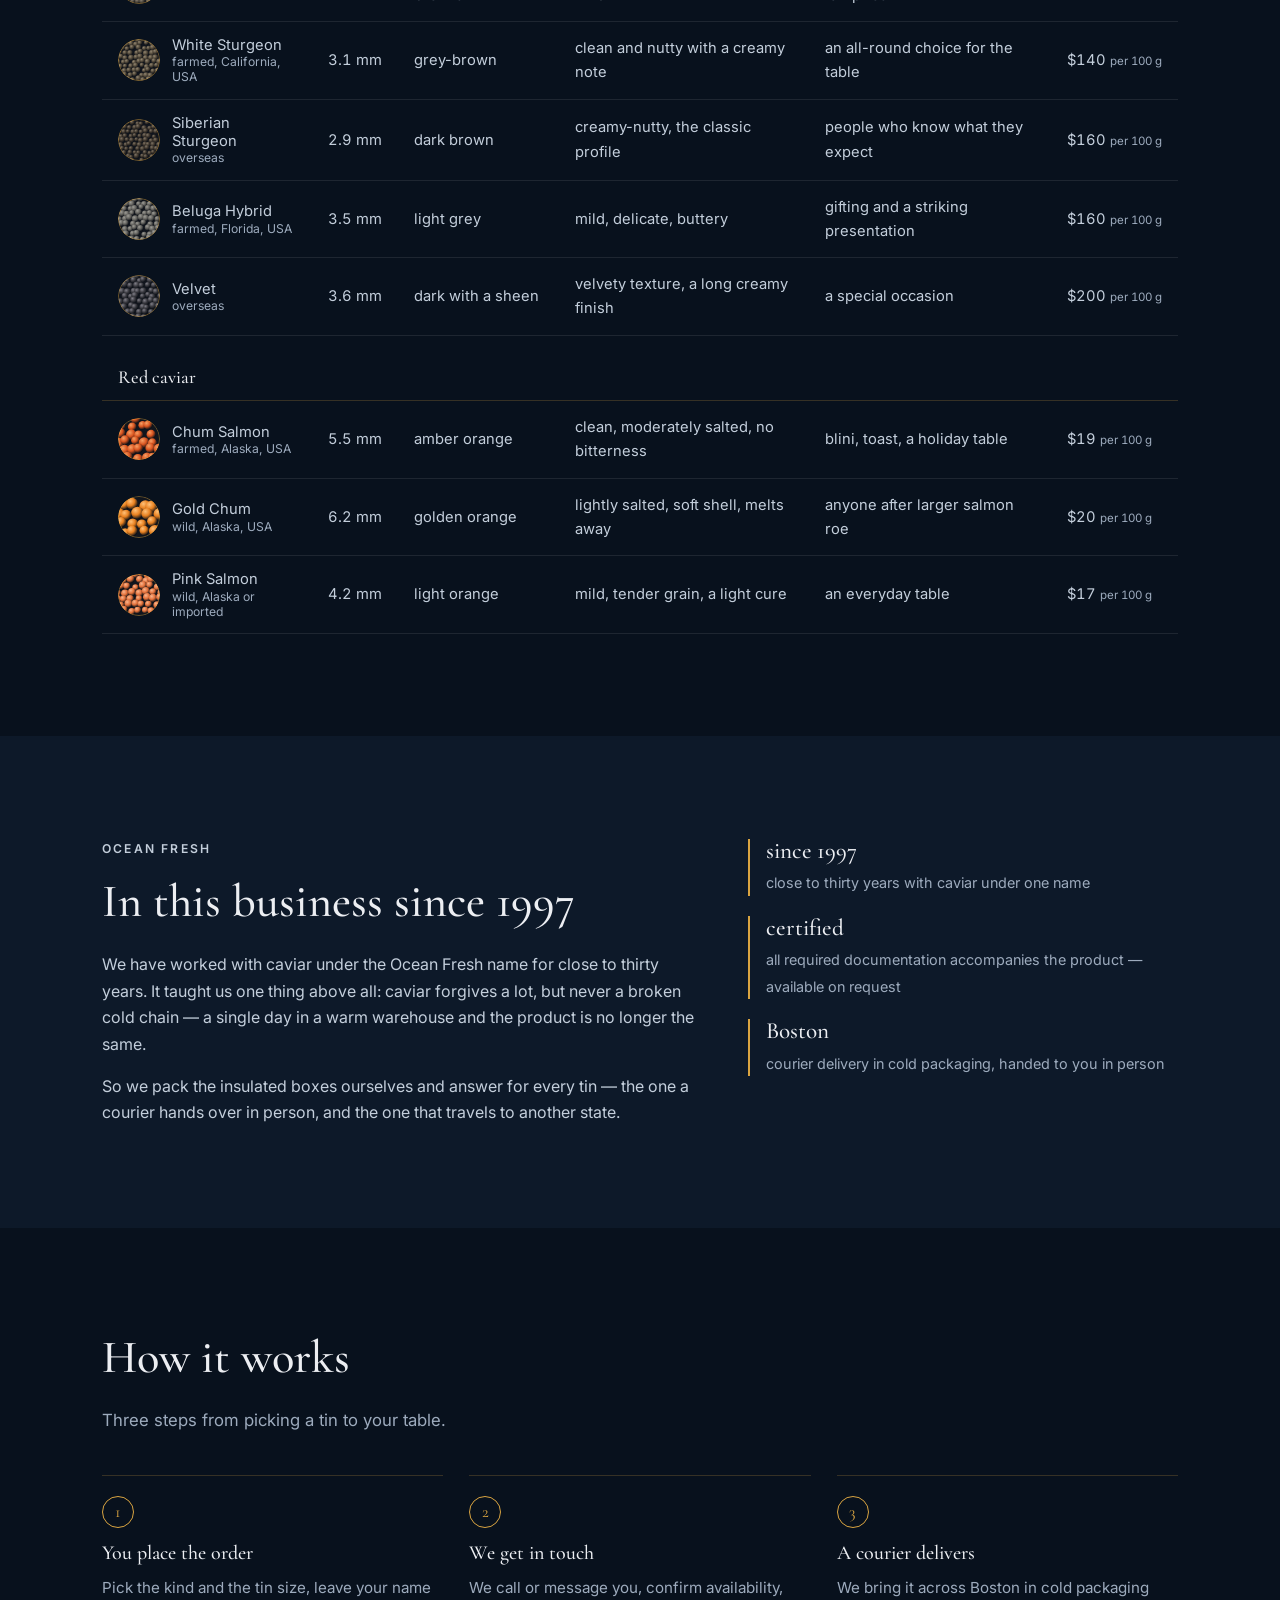
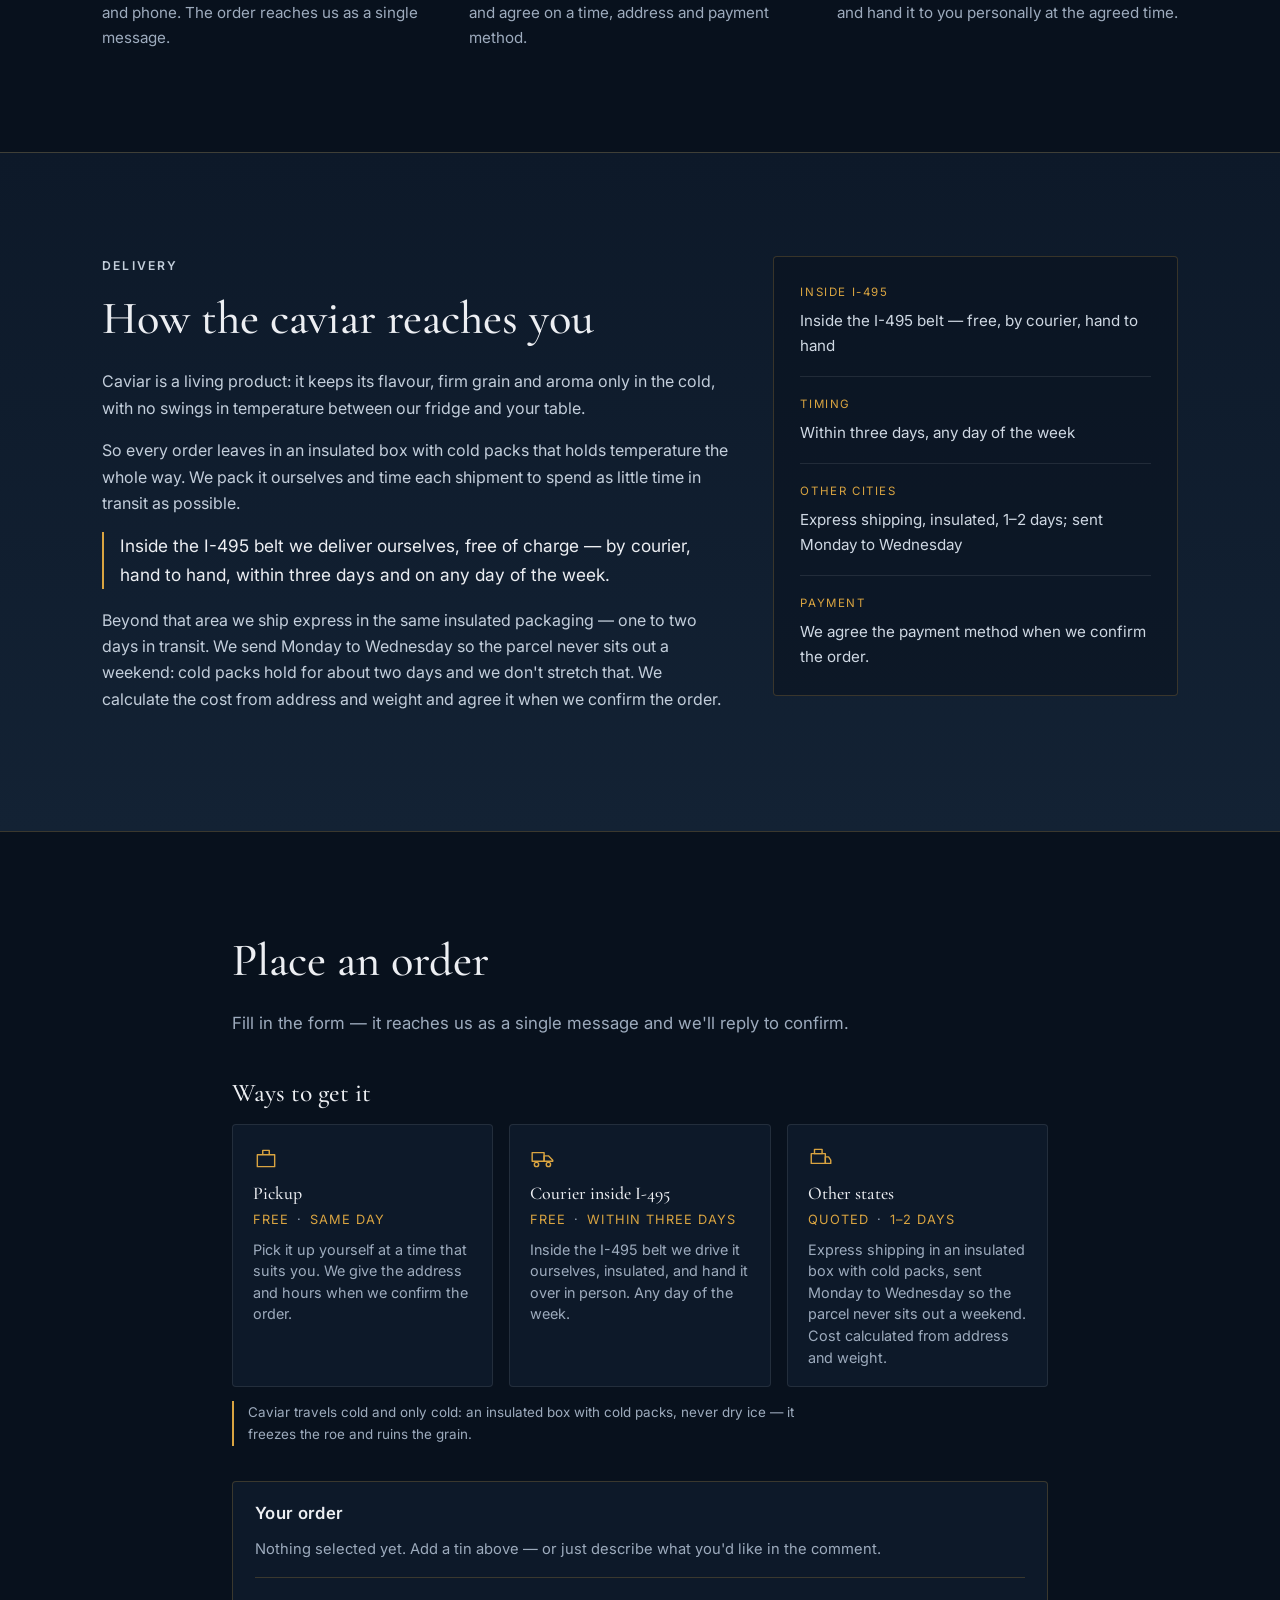
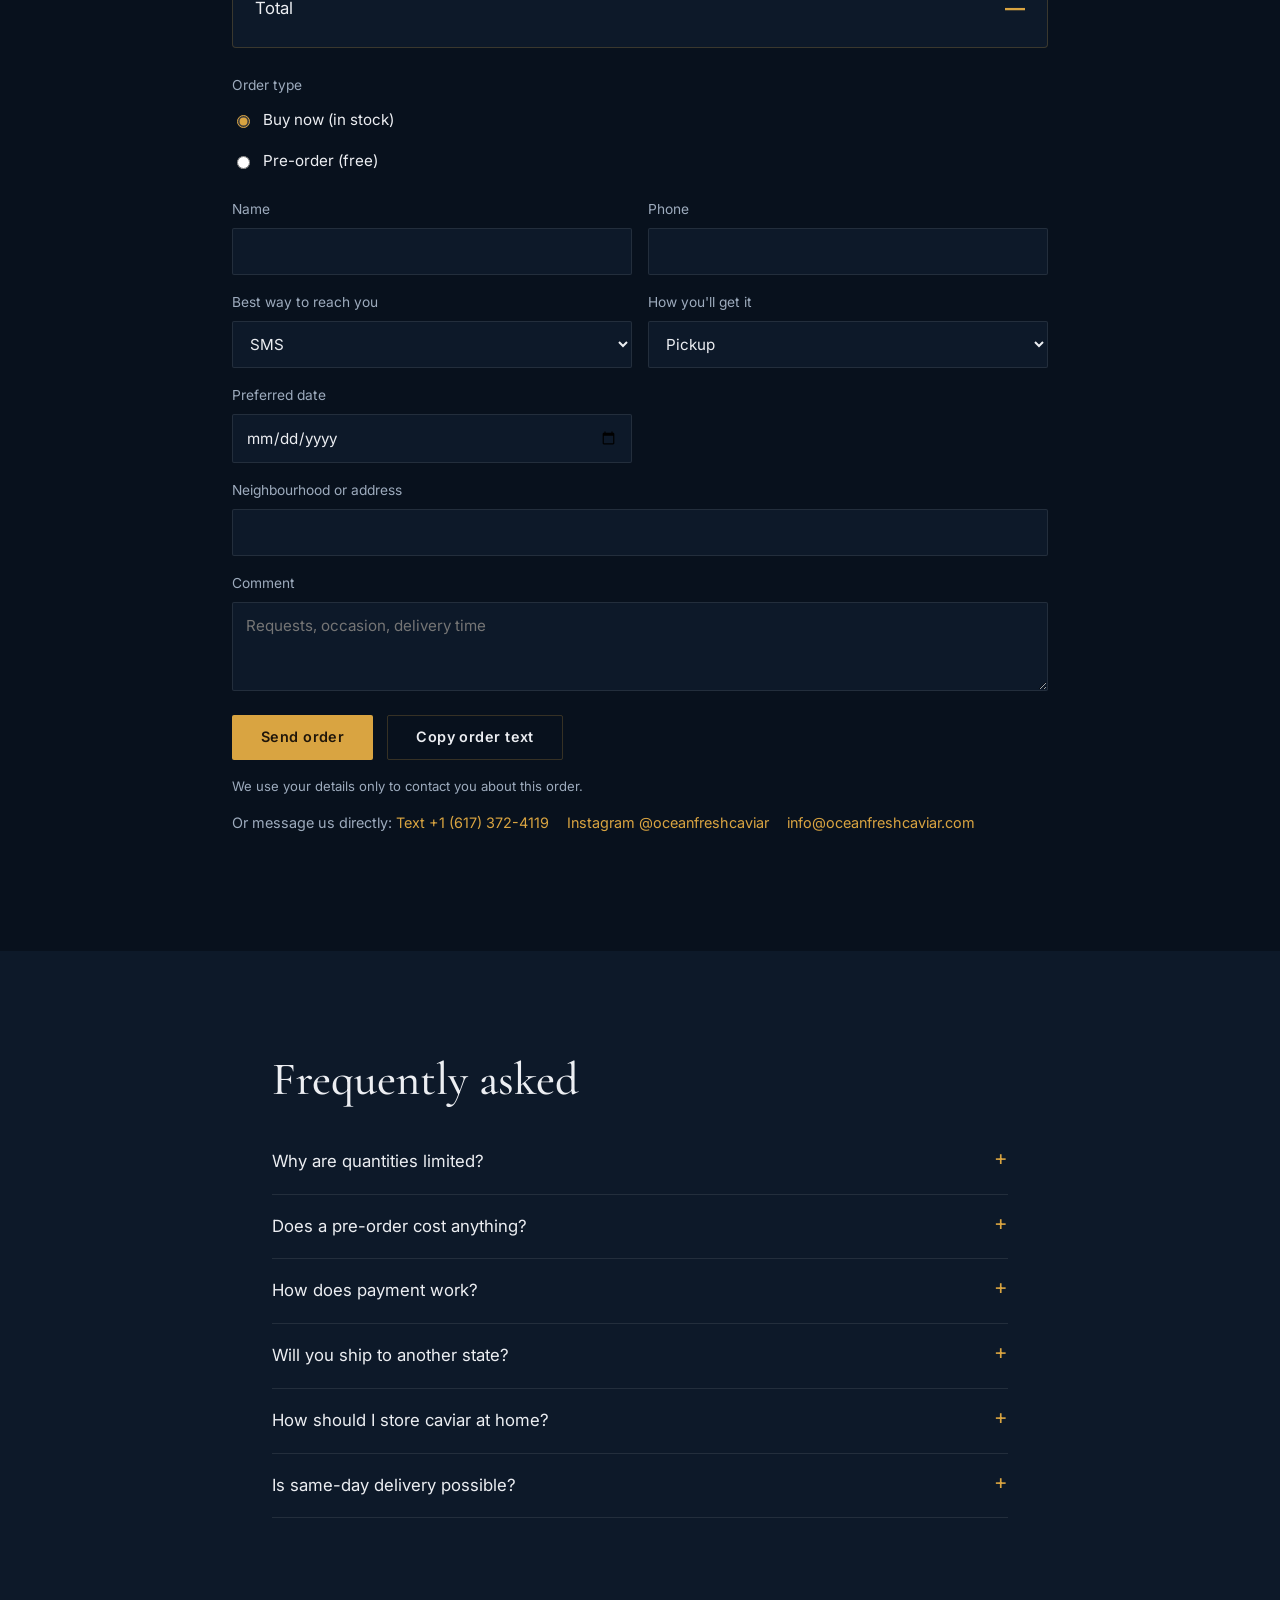
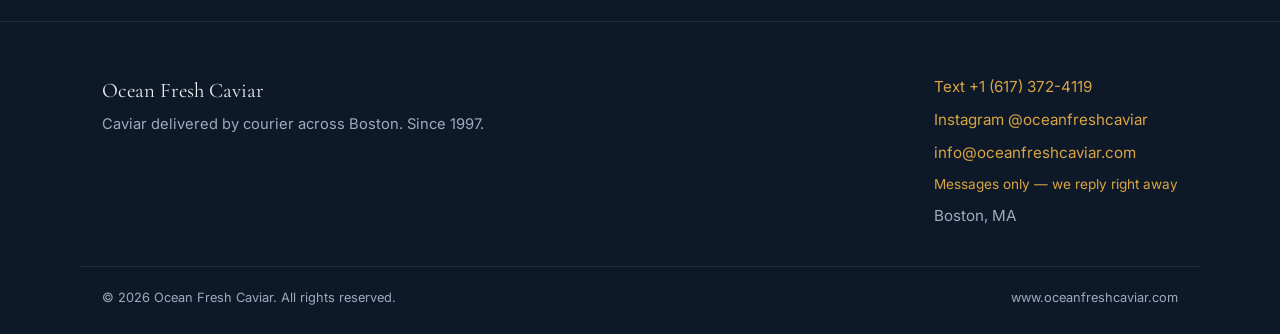
==== commit f8e36cfd: "Say where a cart came from, so ads can be measured Notifications named what was in the cart but not " ====
--- a/index.html
+++ b/index.html
@@ -253,8 +253,10 @@
 <script src="assets/js/config.js"></script>
 <script src="assets/js/i18n.js"></script>
 <script src="assets/js/shipping.js"></script>
+<!-- маячок раньше app.js: корзину умеет наполнять ссылка ?add=…, и это
+     происходит внутри app.js — подписаться надо до того, как он стартует -->
+<script src="assets/js/notify.js"></script>
 <script src="assets/js/app.js"></script>
-<script src="assets/js/notify.js"></script>
 <script src="assets/js/chat.js"></script>
 </body>
 </html>
